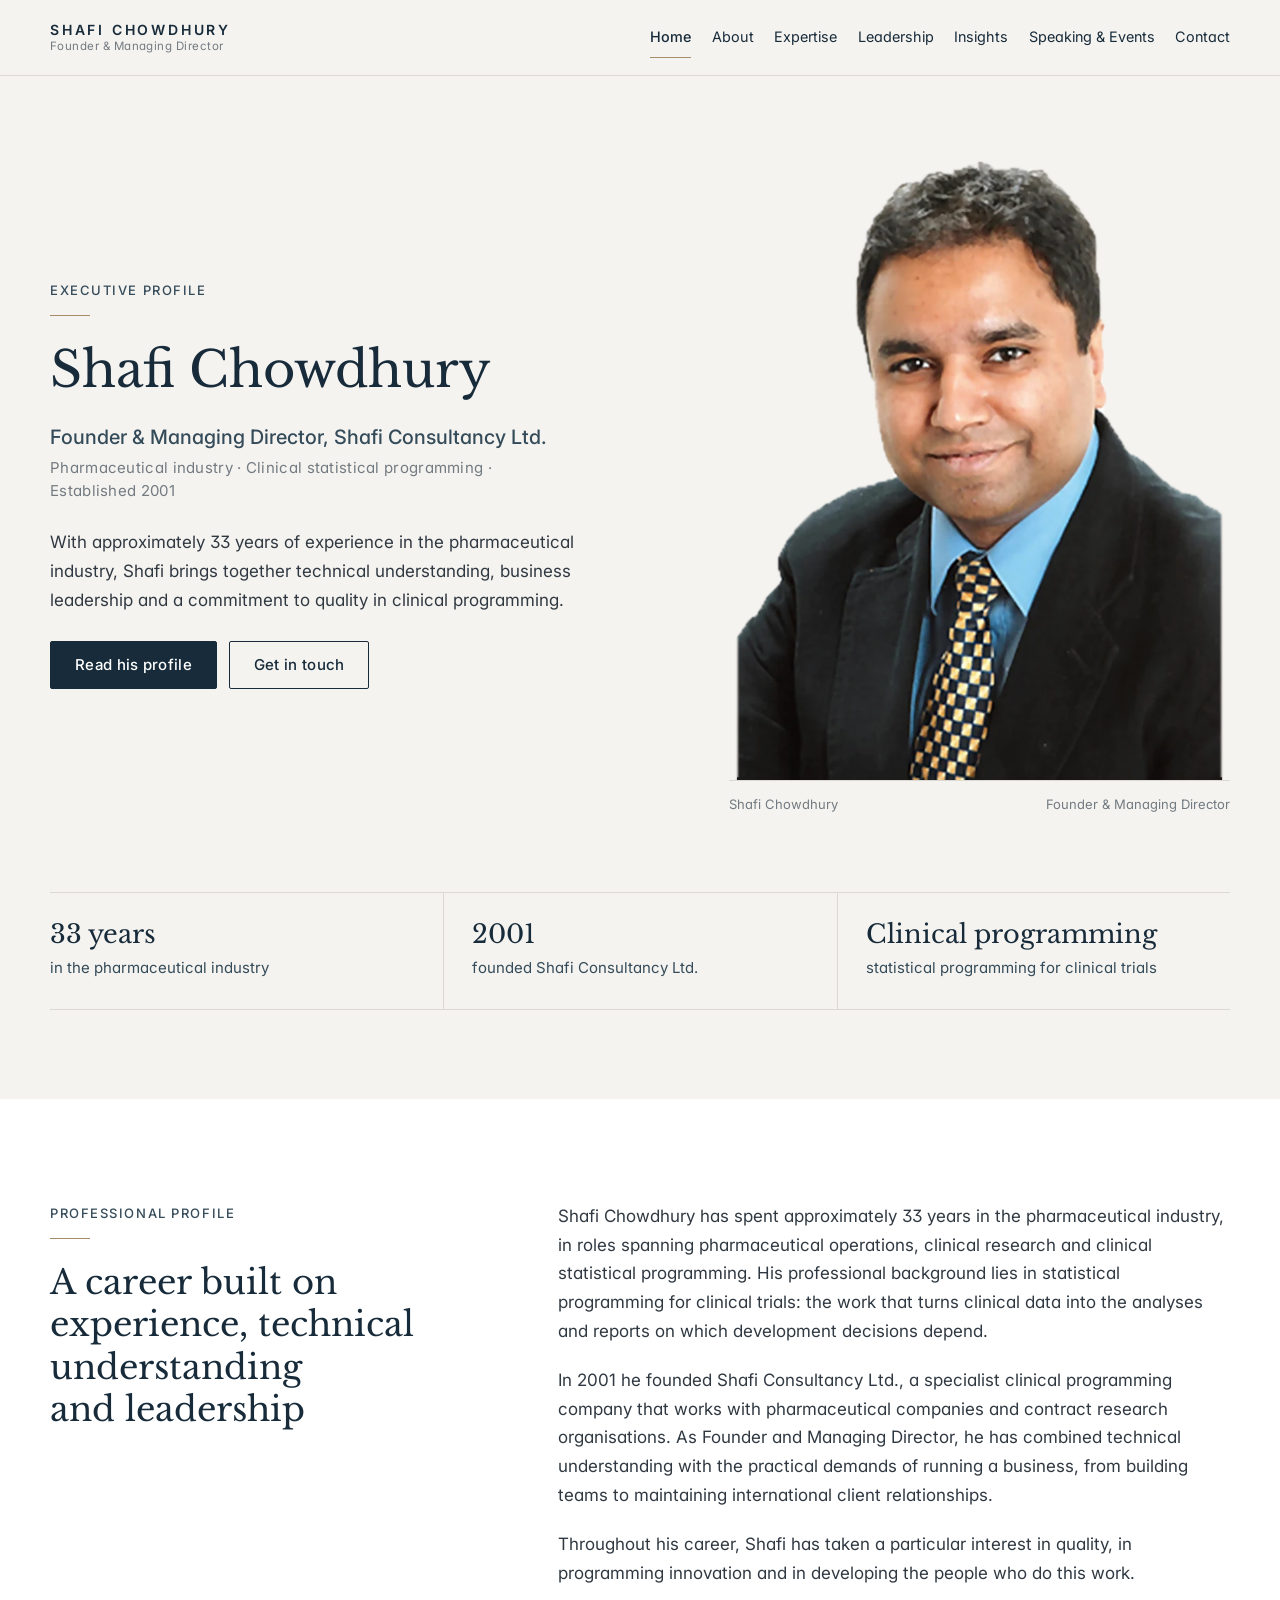
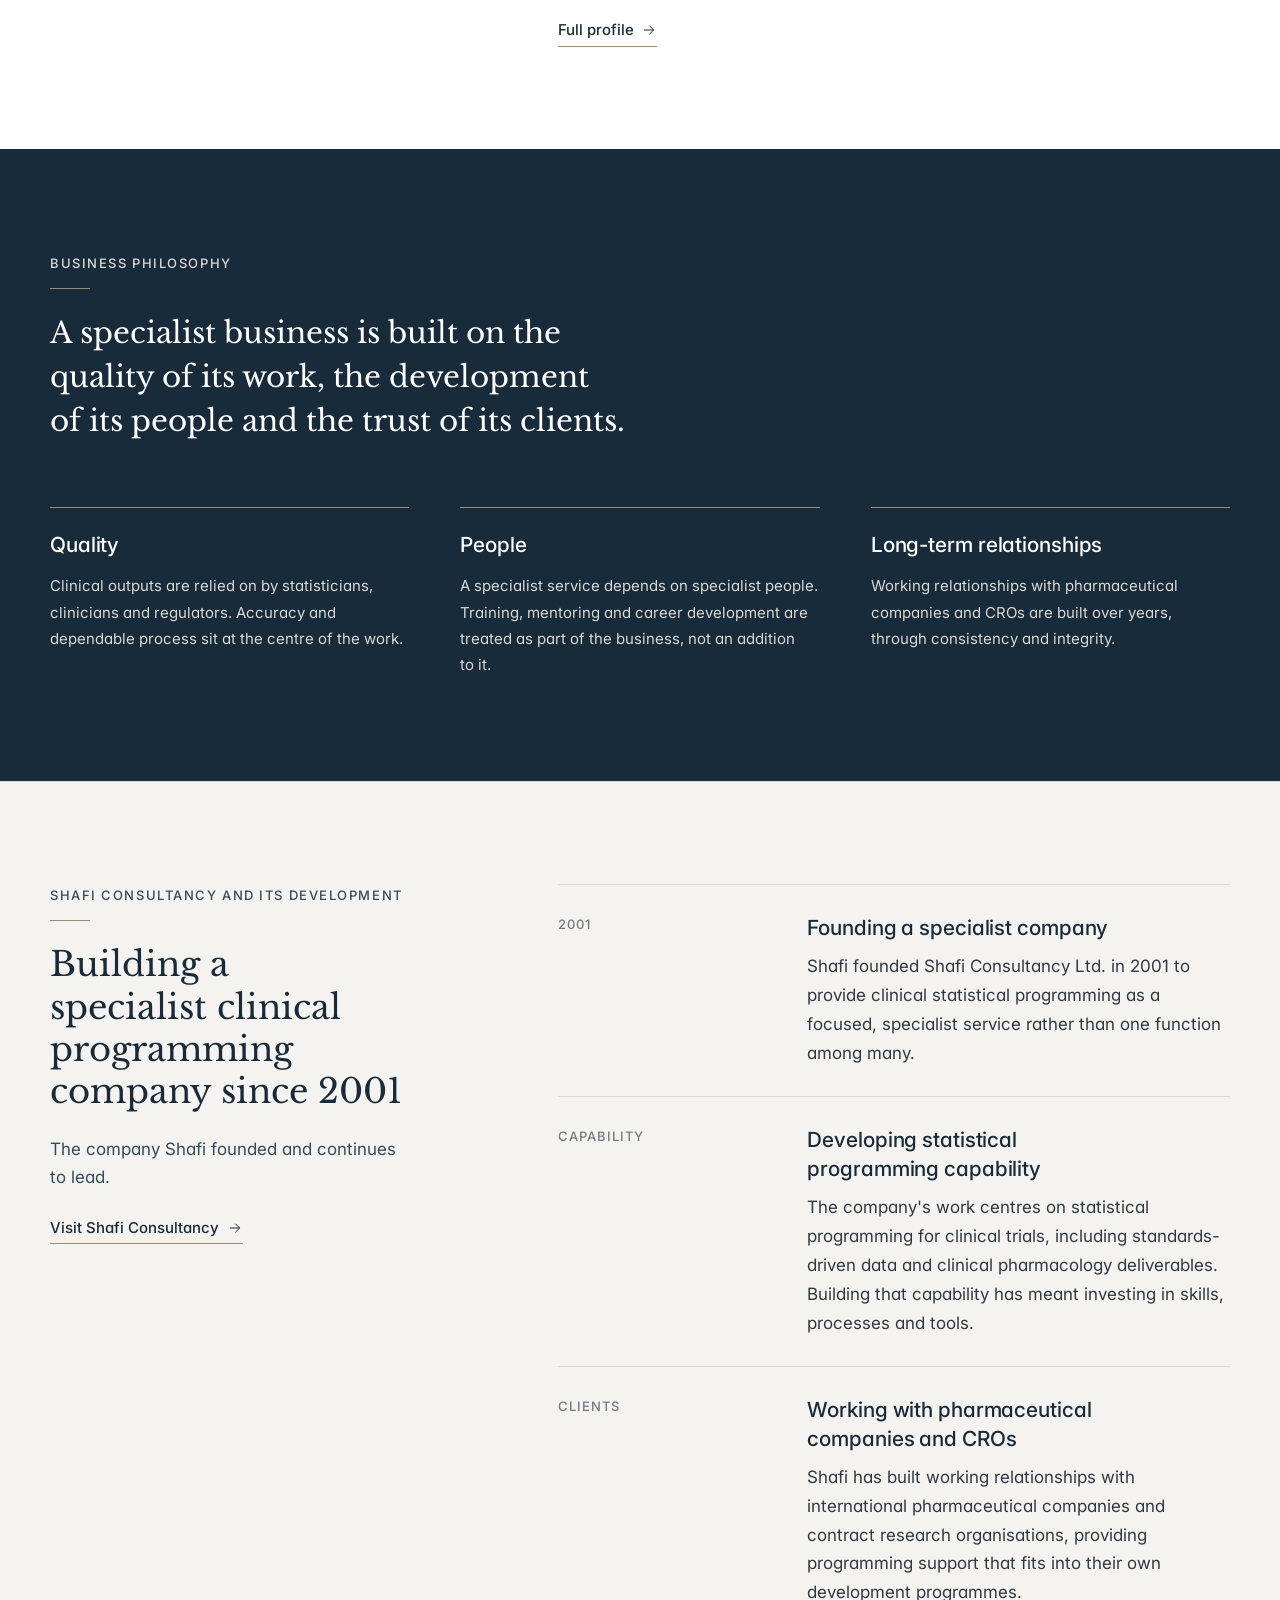
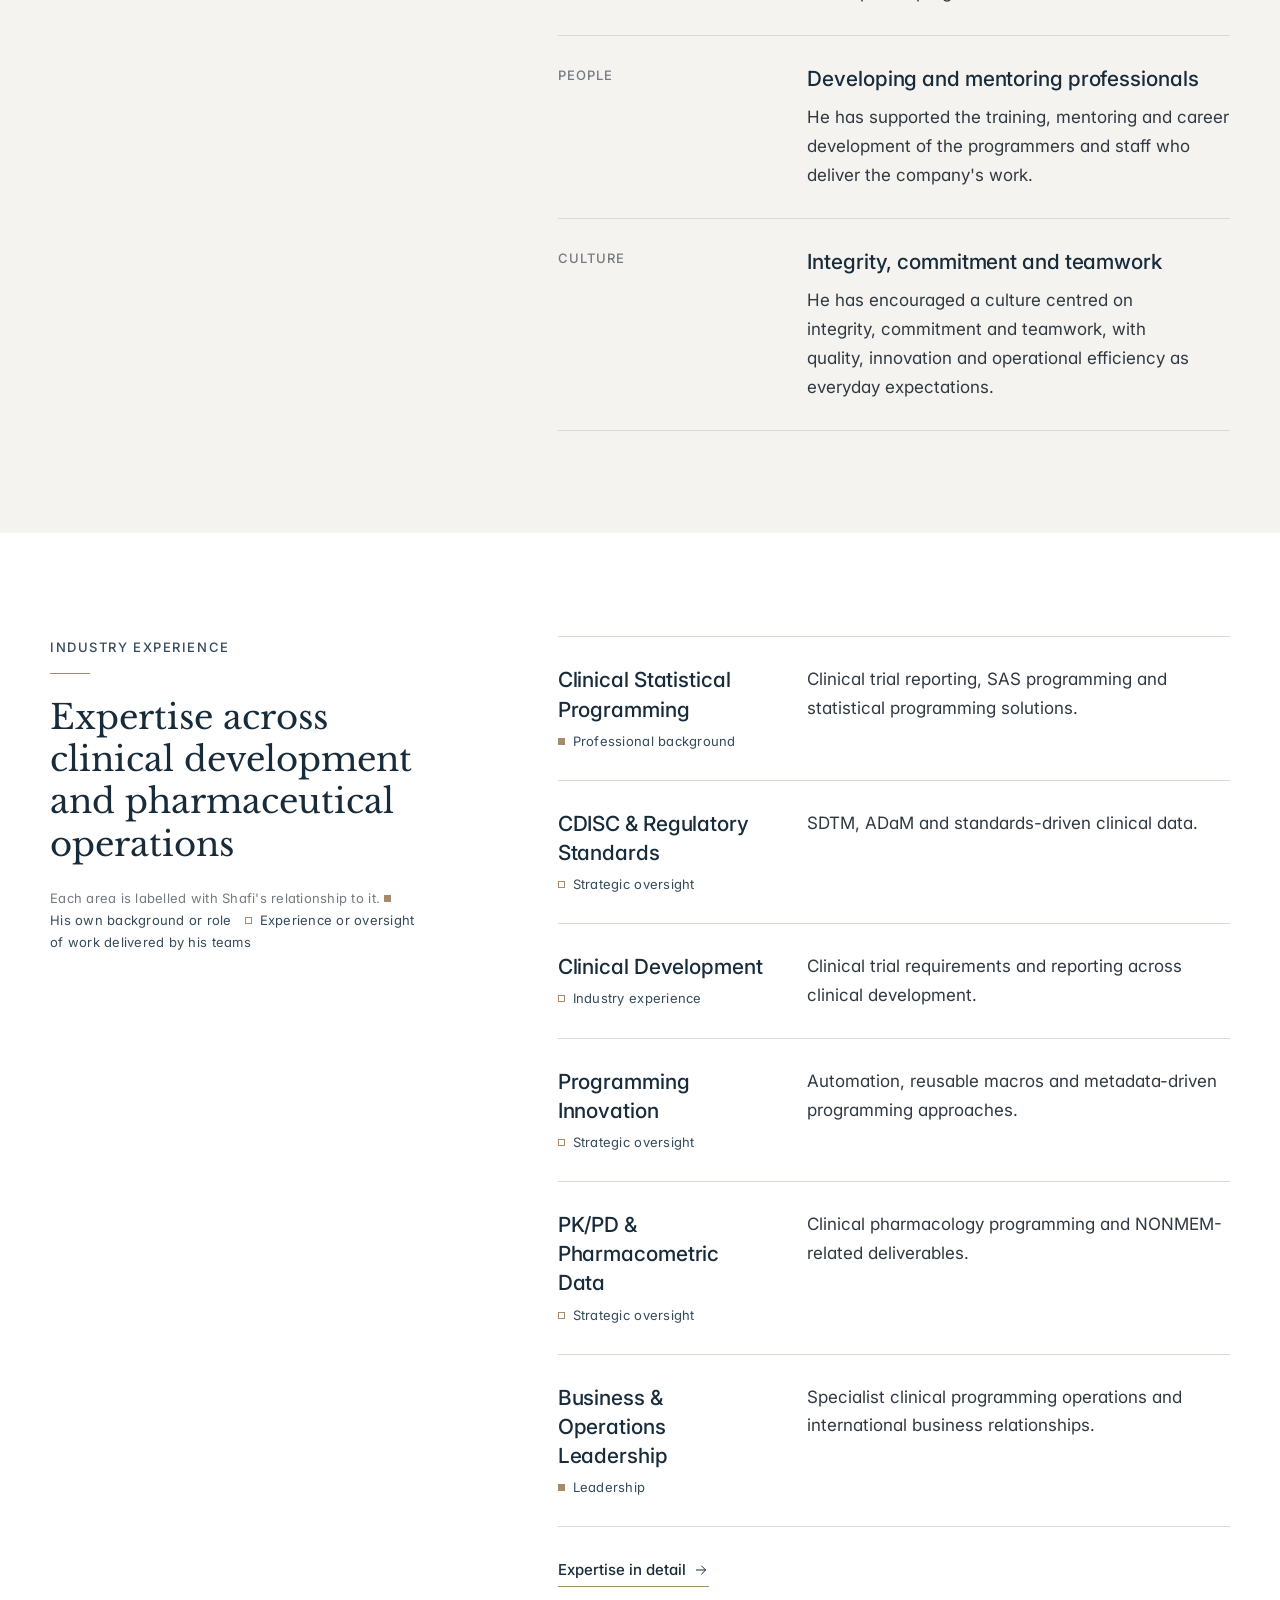
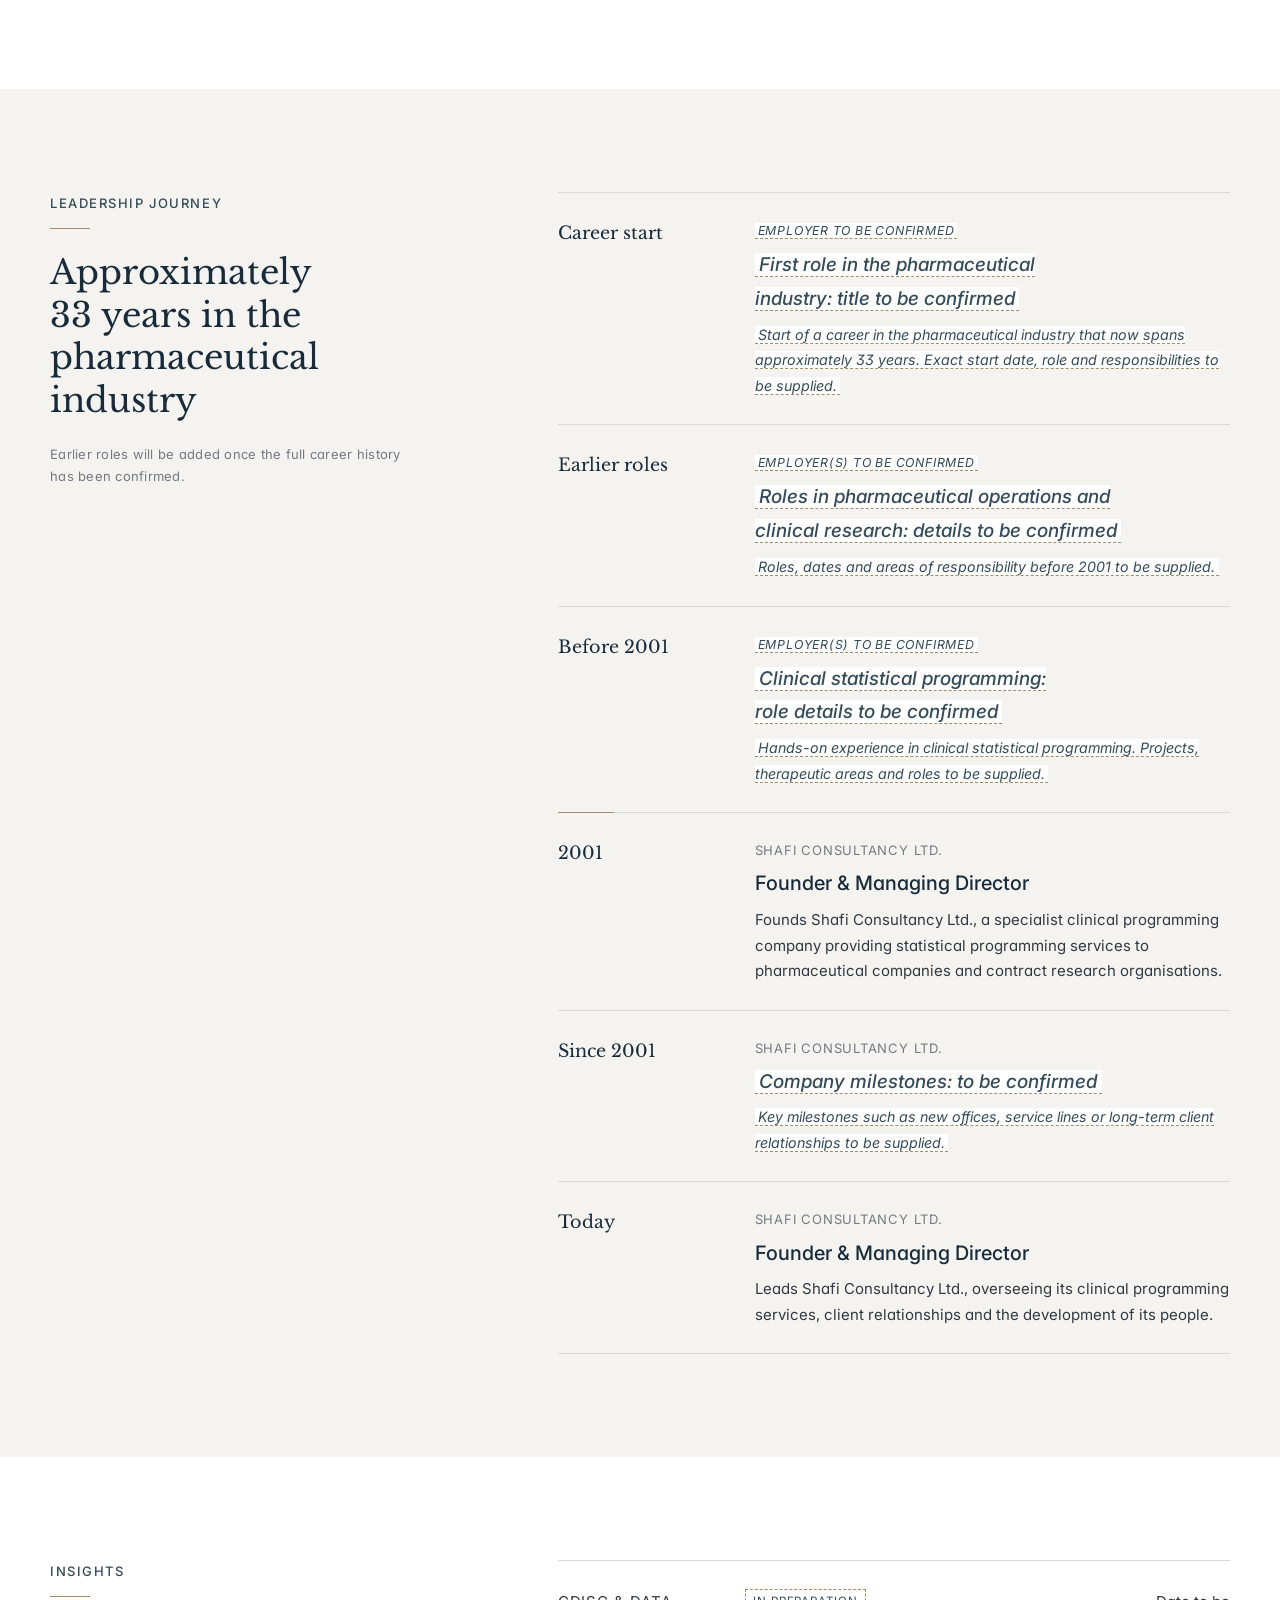
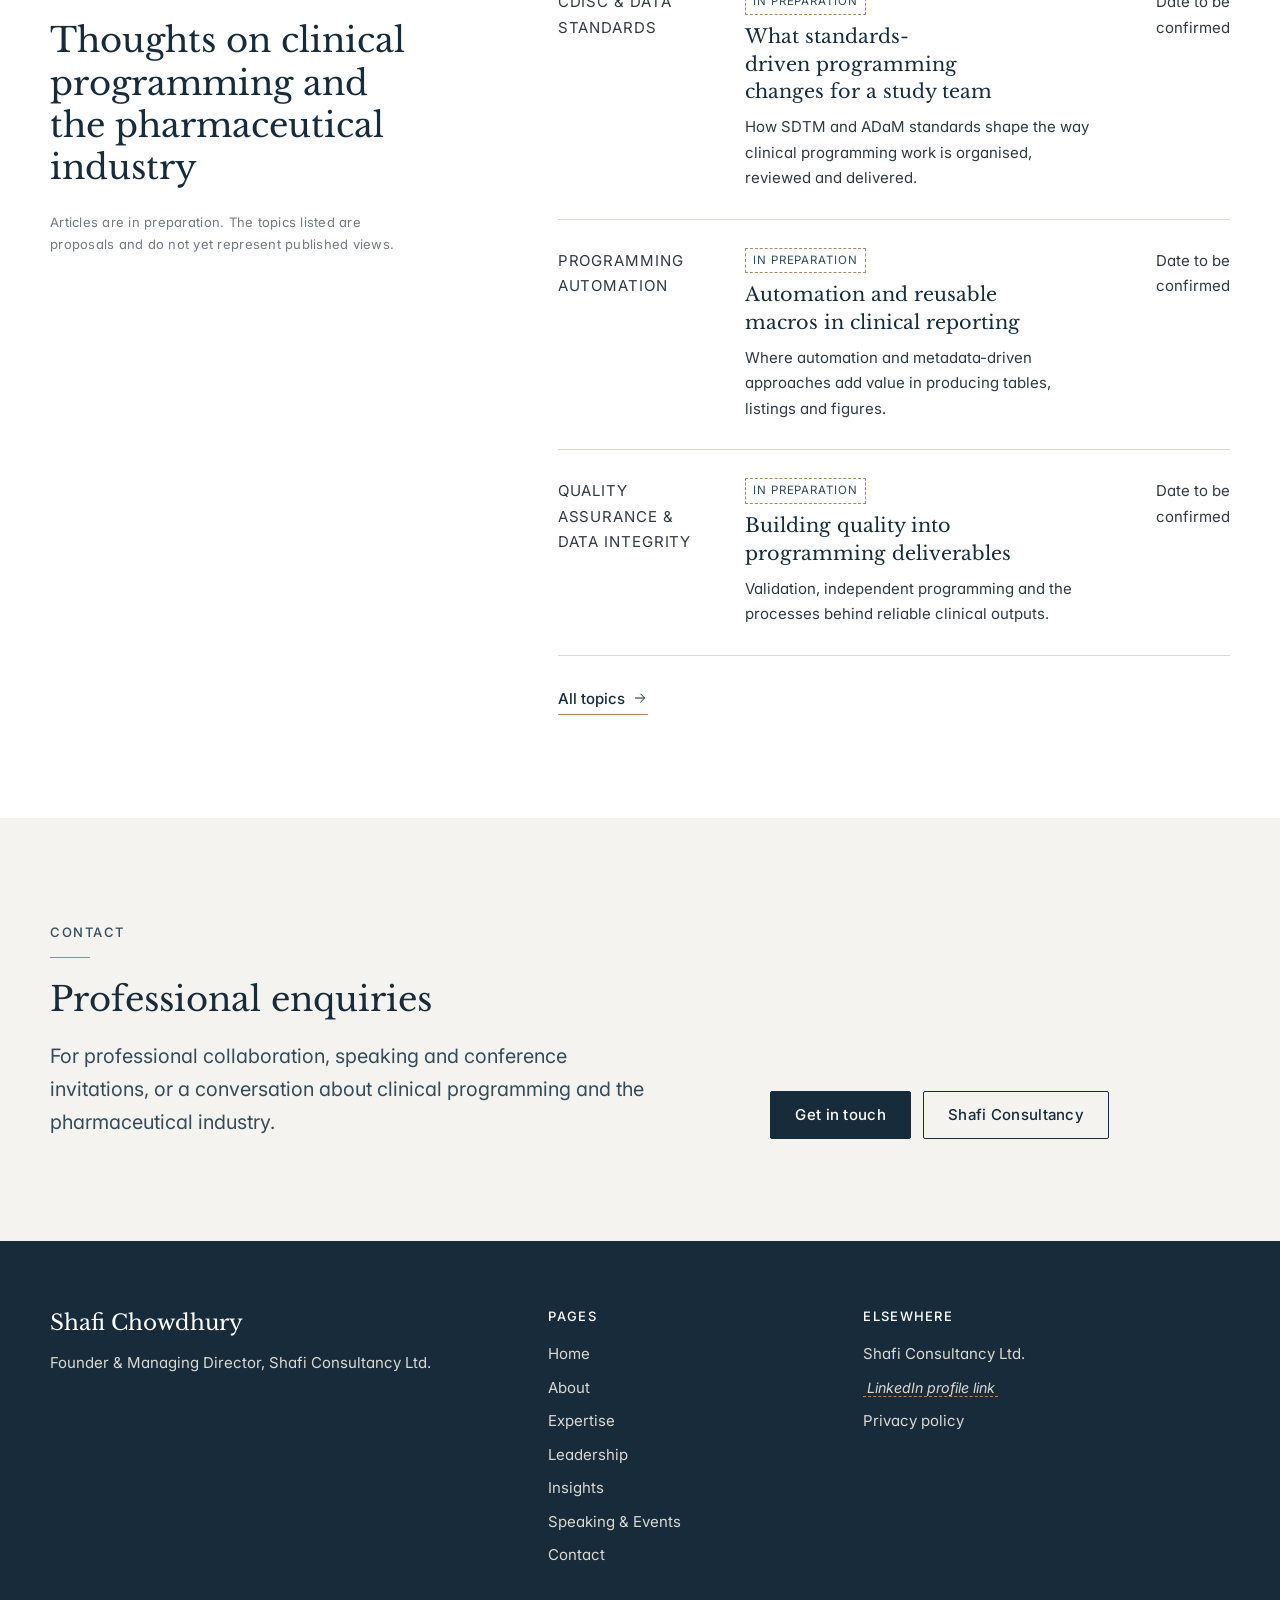
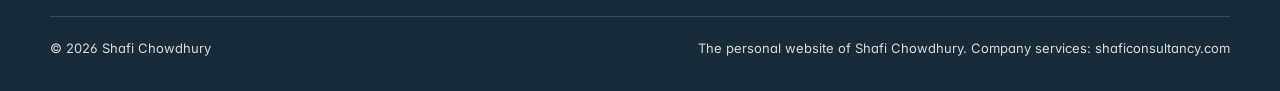
==== index.html @ 46111736 "Import Shafi Chowdhury website from zip archive Co-Authored-By: Claude Fable 5.2 <noreply@anthropic." ====
<!doctype html>
<html lang="en-GB">
<head>
<meta charset="utf-8">
<meta name="viewport" content="width=device-width, initial-scale=1, viewport-fit=cover">
<title>Shafi Chowdhury | Founder &amp; Managing Director, Shafi Consultancy Ltd.</title>
<meta name="claude:viewport-fit-sides" content="cover">
<meta name="description" content="Shafi Chowdhury is Founder and Managing Director of Shafi Consultancy Ltd., with approximately 33 years in the pharmaceutical industry and a background in clinical statistical programming.">
<link rel="canonical" href="https://www.shafichowdhury.com/">
<meta name="robots" content="index,follow">
<meta name="author" content="Shafi Chowdhury">
<meta name="theme-color" content="#F5F3EF">
<meta property="og:type" content="profile">
<meta property="og:site_name" content="Shafi Chowdhury">
<meta property="og:title" content="Shafi Chowdhury | Founder &amp; Managing Director, Shafi Consultancy Ltd.">
<meta property="og:description" content="Shafi Chowdhury is Founder and Managing Director of Shafi Consultancy Ltd., with approximately 33 years in the pharmaceutical industry and a background in clinical statistical programming.">
<meta property="og:url" content="https://www.shafichowdhury.com/">
<meta property="og:image" content="https://www.shafichowdhury.com/assets/img/og-shafi-chowdhury.jpg">
<meta property="og:image:width" content="1200"><meta property="og:image:height" content="630">
<meta property="og:locale" content="en_GB">
<meta name="twitter:card" content="summary_large_image">
<meta name="twitter:title" content="Shafi Chowdhury | Founder &amp; Managing Director, Shafi Consultancy Ltd.">
<meta name="twitter:description" content="Shafi Chowdhury is Founder and Managing Director of Shafi Consultancy Ltd., with approximately 33 years in the pharmaceutical industry and a background in clinical statistical programming.">
<meta name="twitter:image" content="https://www.shafichowdhury.com/assets/img/og-shafi-chowdhury.jpg">
<link rel="icon" href="assets/img/favicon.svg" type="image/svg+xml">
<link rel="manifest" href="site.webmanifest">
<link rel="preconnect" href="https://fonts.googleapis.com"><link rel="preconnect" href="https://fonts.gstatic.com" crossorigin>
<link rel="stylesheet" href="https://fonts.googleapis.com/css2?family=Inter:wght@400;500;600&family=Libre+Baskerville:ital,wght@0,400;0,700;1,400&display=swap">
<link rel="stylesheet" href="assets/css/site.css">
<script type="application/ld+json">{"@context": "https://schema.org", "@graph": [{"@type": "ProfilePage", "url": "https://www.shafichowdhury.com/", "name": "Shafi Chowdhury", "inLanguage": "en-GB", "mainEntity": {"@id": "https://www.shafichowdhury.com/#person"}, "dateModified": "2026-11-10"}, {"@type": "Person", "@id": "https://www.shafichowdhury.com/#person", "name": "Shafi Chowdhury", "jobTitle": "Founder and Managing Director", "description": "Founder and Managing Director of Shafi Consultancy Ltd., with approximately 33 years of experience in the pharmaceutical industry across clinical statistical programming, clinical research and pharmaceutical operations.", "url": "https://www.shafichowdhury.com/", "image": "https://www.shafichowdhury.com/assets/img/shafi-chowdhury-portrait.jpg", "worksFor": {"@id": "https://www.shafichowdhury.com/#organization"}, "founder": {"@id": "https://www.shafichowdhury.com/#organization"}, "knowsAbout": ["Clinical statistical programming", "Clinical trial reporting", "SAS programming", "CDISC standards", "SDTM", "ADaM", "PK/PD programming", "Pharmaceutical industry", "Contract research organisations", "Business leadership"]}, {"@type": "Organization", "@id": "https://www.shafichowdhury.com/#organization", "name": "Shafi Consultancy Ltd.", "url": "https://www.shaficonsultancy.com/", "foundingDate": "2001", "founder": {"@id": "https://www.shafichowdhury.com/#person"}, "description": "Specialist clinical programming company providing statistical programming services to pharmaceutical companies and contract research organisations."}, {"@type": "WebSite", "url": "https://www.shafichowdhury.com/", "name": "Shafi Chowdhury", "inLanguage": "en-GB", "publisher": {"@id": "https://www.shafichowdhury.com/#person"}}]}</script>
</head>
<body>
<a class="skip-link" href="#main">Skip to content</a>
<header class="site-header">
  <div class="container">
    <a class="wordmark" href="./" aria-label="Shafi Chowdhury, home"><span class="wordmark__name">SHAFI CHOWDHURY</span><span class="wordmark__role">Founder &amp; Managing Director</span></a>
    <button class="menu-toggle" type="button" aria-expanded="false" aria-controls="site-nav"><svg viewBox="0 0 24 24" fill="none" stroke="currentColor" stroke-width="1.5" stroke-linecap="round" stroke-linejoin="round" aria-hidden="true" focusable="false"><path d="M4 8h16M4 16h16"/></svg><span class="menu-toggle__label">Menu</span></button>
    <nav class="nav" id="site-nav" aria-label="Main"><ul class="nav__list"><li><a class="nav__link" href="./" aria-current="page">Home</a></li><li><a class="nav__link" href="about.html">About</a></li><li><a class="nav__link" href="expertise.html">Expertise</a></li><li><a class="nav__link" href="leadership.html">Leadership</a></li><li><a class="nav__link" href="insights.html">Insights</a></li><li><a class="nav__link" href="speaking.html">Speaking & Events</a></li><li><a class="nav__link" href="contact.html">Contact</a></li></ul></nav>
  </div>
</header>
<main id="main" tabindex="-1">

<section class="hero" aria-labelledby="hero-title">
  <div class="container">
    <div class="hero__grid">
      <div class="hero__text">
        <span class="kicker">Executive profile</span>
        <h1 id="hero-title" class="hero__name">Shafi Chowdhury</h1>
        <p class="hero__title">Founder &amp; Managing Director, Shafi Consultancy Ltd.<span>Pharmaceutical industry · Clinical statistical programming · Established 2001</span></p>
        <p class="hero__intro">With approximately 33 years of experience in the pharmaceutical industry, Shafi brings together technical understanding, business leadership and a commitment to quality in clinical programming.</p>
        <div class="actions"><a class="btn" href="about.html">Read his profile</a><a class="btn btn--secondary" href="contact.html">Get in touch</a></div>
      </div>
      <figure class="portrait">
  <div class="portrait__frame"><picture><source srcset="assets/img/shafi-chowdhury-portrait.webp" type="image/webp">
  <img src="assets/img/shafi-chowdhury-portrait.jpg" width="744" height="930" fetchpriority="high" alt="Portrait of Shafi Chowdhury, Founder and Managing Director of Shafi Consultancy Ltd."></picture></div>
  <figcaption><span>Shafi Chowdhury</span><span>Founder &amp; Managing Director</span></figcaption>
</figure>
    </div>
    <div style="margin-top:clamp(48px,6vw,80px)"><div class="facts fade" role="list">
  <div class="fact" role="listitem"><p class="fact__value">33 years</p><p class="fact__label">in the pharmaceutical industry</p></div>
  <div class="fact" role="listitem"><p class="fact__value">2001</p><p class="fact__label">founded Shafi Consultancy Ltd.</p></div>
  <div class="fact" role="listitem"><p class="fact__value">Clinical programming</p><p class="fact__label">statistical programming for clinical trials</p></div>
</div></div>
  </div>
</section>

<section class="section section--white" aria-labelledby="profile-title">
  <div class="container grid-12">
    <div class="col-head"><span class="kicker">Professional profile</span><h2 id="profile-title" class="h2">A career built on experience, technical understanding and leadership</h2></div>
    <div class="col-body"><div class="prose fade"><p>Shafi Chowdhury has spent approximately 33 years in the pharmaceutical industry, in roles spanning pharmaceutical operations, clinical research and clinical statistical programming. His professional background lies in statistical programming for clinical trials: the work that turns clinical data into the analyses and reports on which development decisions depend.</p><p>In 2001 he founded Shafi Consultancy Ltd., a specialist clinical programming company that works with pharmaceutical companies and contract research organisations. As Founder and Managing Director, he has combined technical understanding with the practical demands of running a business, from building teams to maintaining international client relationships.</p><p>Throughout his career, Shafi has taken a particular interest in quality, in programming innovation and in developing the people who do this work.</p></div>
      <p style="margin-top:28px"><a class="more" href="about.html">Full profile <svg viewBox="0 0 24 24" fill="none" stroke="currentColor" stroke-width="1.5" stroke-linecap="round" stroke-linejoin="round" aria-hidden="true" focusable="false"><path d="M5 12h14M13 6l6 6-6 6"/></svg></a></p></div>
  </div>
</section>

<section class="section section--navy" aria-labelledby="philosophy-title">
  <div class="container" style="display:grid;gap:clamp(40px,5vw,64px)">
    <div style="display:grid;gap:22px;max-width:760px"><span class="kicker">Business philosophy</span>
      <h2 id="philosophy-title" class="statement">A specialist business is built on the quality of its work, the development of its people and the trust of its clients.</h2></div>
    <div class="principles"><div class="principle fade"><h3 class="h3">Quality</h3><p>Clinical outputs are relied on by statisticians, clinicians and regulators. Accuracy and dependable process sit at the centre of the work.</p></div><div class="principle fade"><h3 class="h3">People</h3><p>A specialist service depends on specialist people. Training, mentoring and career development are treated as part of the business, not an addition to it.</p></div><div class="principle fade"><h3 class="h3">Long-term relationships</h3><p>Working relationships with pharmaceutical companies and CROs are built over years, through consistency and integrity.</p></div></div>
  </div>
</section>

<section class="section" aria-labelledby="company-title">
  <div class="container grid-12">
    <div class="col-head"><span class="kicker">Shafi Consultancy and its development</span><h2 id="company-title" class="h2">Building a specialist clinical programming company since 2001</h2><p class="lead" style="font-size:var(--fs-body)">The company Shafi founded and continues to lead.</p><div><a class="more" href="https://www.shaficonsultancy.com/" rel="noopener" target="_blank">Visit Shafi Consultancy <svg viewBox="0 0 24 24" fill="none" stroke="currentColor" stroke-width="1.5" stroke-linecap="round" stroke-linejoin="round" aria-hidden="true" focusable="false"><path d="M5 12h14M13 6l6 6-6 6"/></svg></a></div></div>
    <div class="col-body"><ol class="ruled"><li class="row fade">
  <div class="row__k"><span class="label">2001</span></div>
  <div class="row__v"><h3 class="h3">Founding a specialist company</h3><p>Shafi founded Shafi Consultancy Ltd. in 2001 to provide clinical statistical programming as a focused, specialist service rather than one function among many.</p></div>
</li><li class="row fade">
  <div class="row__k"><span class="label">Capability</span></div>
  <div class="row__v"><h3 class="h3">Developing statistical programming capability</h3><p>The company's work centres on statistical programming for clinical trials, including standards-driven data and clinical pharmacology deliverables. Building that capability has meant investing in skills, processes and tools.</p></div>
</li><li class="row fade">
  <div class="row__k"><span class="label">Clients</span></div>
  <div class="row__v"><h3 class="h3">Working with pharmaceutical companies and CROs</h3><p>Shafi has built working relationships with international pharmaceutical companies and contract research organisations, providing programming support that fits into their own development programmes.</p></div>
</li><li class="row fade">
  <div class="row__k"><span class="label">People</span></div>
  <div class="row__v"><h3 class="h3">Developing and mentoring professionals</h3><p>He has supported the training, mentoring and career development of the programmers and staff who deliver the company's work.</p></div>
</li><li class="row fade">
  <div class="row__k"><span class="label">Culture</span></div>
  <div class="row__v"><h3 class="h3">Integrity, commitment and teamwork</h3><p>He has encouraged a culture centred on integrity, commitment and teamwork, with quality, innovation and operational efficiency as everyday expectations.</p></div>
</li></ol></div>
  </div>
</section>

<section class="section section--white" aria-labelledby="exp-title">
  <div class="container grid-12">
    <div class="col-head"><span class="kicker">Industry experience</span><h2 id="exp-title" class="h2">Expertise across clinical development and pharmaceutical operations</h2><p class="meta">Each area is labelled with Shafi's relationship to it. <span class="involvement involvement--own">His own background or role</span>&nbsp;&nbsp; <span class="involvement">Experience or oversight of work delivered by his teams</span></p></div>
    <div class="col-body"><div class="ruled"><article class="row fade" id="clinical-statistical-programming">
  <div class="row__k"><h3 class="h3">Clinical Statistical Programming</h3><span class="involvement involvement--own">Professional background</span></div>
  <div class="row__v"><p>Clinical trial reporting, SAS programming and statistical programming solutions.</p></div>
</article><article class="row fade" id="cdisc-regulatory-standards">
  <div class="row__k"><h3 class="h3">CDISC & Regulatory Standards</h3><span class="involvement">Strategic oversight</span></div>
  <div class="row__v"><p>SDTM, ADaM and standards-driven clinical data.</p></div>
</article><article class="row fade" id="clinical-development">
  <div class="row__k"><h3 class="h3">Clinical Development</h3><span class="involvement">Industry experience</span></div>
  <div class="row__v"><p>Clinical trial requirements and reporting across clinical development.</p></div>
</article><article class="row fade" id="programming-innovation">
  <div class="row__k"><h3 class="h3">Programming Innovation</h3><span class="involvement">Strategic oversight</span></div>
  <div class="row__v"><p>Automation, reusable macros and metadata-driven programming approaches.</p></div>
</article><article class="row fade" id="pk-pd-pharmacometric-data">
  <div class="row__k"><h3 class="h3">PK/PD & Pharmacometric Data</h3><span class="involvement">Strategic oversight</span></div>
  <div class="row__v"><p>Clinical pharmacology programming and NONMEM-related deliverables.</p></div>
</article><article class="row fade" id="business-operations-leadership">
  <div class="row__k"><h3 class="h3">Business & Operations Leadership</h3><span class="involvement involvement--own">Leadership</span></div>
  <div class="row__v"><p>Specialist clinical programming operations and international business relationships.</p></div>
</article></div><p style="margin-top:28px"><a class="more" href="expertise.html">Expertise in detail <svg viewBox="0 0 24 24" fill="none" stroke="currentColor" stroke-width="1.5" stroke-linecap="round" stroke-linejoin="round" aria-hidden="true" focusable="false"><path d="M5 12h14M13 6l6 6-6 6"/></svg></a></p></div>
  </div>
</section>

<section class="section" id="journey" aria-labelledby="journey-title">
  <div class="container grid-12">
    <div class="col-head"><span class="kicker">Leadership journey</span><h2 id="journey-title" class="h2">Approximately 33 years in the pharmaceutical industry</h2><p class="meta">Earlier roles will be added once the full career history has been confirmed.</p></div>
    <div class="col-body"><ol class="timeline" data-timeline>
  <li class="tl"><p class="tl__when">2001</p><div class="tl__body"><p class="tl__org">Shafi Consultancy Ltd.</p><h3 class="tl__title">Founder &amp; Managing Director</h3></div></li>
</ol></div>
  </div>
</section>

<section class="section section--white" aria-labelledby="ins-title">
  <div class="container grid-12">
    <div class="col-head"><span class="kicker">Insights</span><h2 id="ins-title" class="h2">Thoughts on clinical programming and the pharmaceutical industry</h2><p class="meta">Articles are in preparation. The topics listed are proposals and do not yet represent published views.</p></div>
    <div class="col-body"><ul class="articles"><li class="article-row fade" data-category="CDISC &amp; Data Standards">
  <p class="article-row__cat">CDISC &amp; Data Standards</p>
  <div class="article-row__main"><span class="status">In preparation</span><h3><a href="insights/standards-driven-programming.html">What standards-driven programming changes for a study team</a></h3><p>How SDTM and ADaM standards shape the way clinical programming work is organised, reviewed and delivered.</p></div>
  <p class="article-row__date">Date to be confirmed</p>
</li><li class="article-row fade" data-category="Programming Automation">
  <p class="article-row__cat">Programming Automation</p>
  <div class="article-row__main"><span class="status">In preparation</span><h3><a href="insights/automation-in-clinical-reporting.html">Automation and reusable macros in clinical reporting</a></h3><p>Where automation and metadata-driven approaches add value in producing tables, listings and figures.</p></div>
  <p class="article-row__date">Date to be confirmed</p>
</li><li class="article-row fade" data-category="Quality Assurance &amp; Data Integrity">
  <p class="article-row__cat">Quality Assurance &amp; Data Integrity</p>
  <div class="article-row__main"><span class="status">In preparation</span><h3><a href="insights/quality-and-data-integrity.html">Building quality into programming deliverables</a></h3><p>Validation, independent programming and the processes behind reliable clinical outputs.</p></div>
  <p class="article-row__date">Date to be confirmed</p>
</li></ul><p style="margin-top:28px"><a class="more" href="insights.html">All topics <svg viewBox="0 0 24 24" fill="none" stroke="currentColor" stroke-width="1.5" stroke-linecap="round" stroke-linejoin="round" aria-hidden="true" focusable="false"><path d="M5 12h14M13 6l6 6-6 6"/></svg></a></p></div>
  </div>
</section>
<section class="section " aria-labelledby="closing-title">
  <div class="container closing">
    <div style="display:grid;gap:20px"><span class="kicker">Contact</span><h2 id="closing-title" class="h2">Professional enquiries</h2><p class="lead">For professional collaboration, speaking and conference invitations, or a conversation about clinical programming and the pharmaceutical industry.</p></div>
    <div class="actions"><a class="btn" href="contact.html">Get in touch</a><a class="btn btn--secondary" href="https://www.shaficonsultancy.com/" rel="noopener" target="_blank">Shafi Consultancy</a></div>
  </div>
</section>
</main>
<footer class="site-footer">
  <div class="container">
    <div class="footer__grid">
      <div class="footer__brand">
        <p class="footer__name">Shafi Chowdhury</p>
        <p>Founder &amp; Managing Director, Shafi Consultancy Ltd.</p>
      </div>
      <nav aria-label="Footer"><h2>Pages</h2><ul><li><a href="./">Home</a></li><li><a href="about.html">About</a></li><li><a href="expertise.html">Expertise</a></li><li><a href="leadership.html">Leadership</a></li><li><a href="insights.html">Insights</a></li><li><a href="speaking.html">Speaking & Events</a></li><li><a href="contact.html">Contact</a></li></ul></nav>
      <div><h2>Elsewhere</h2><ul>
        <li><a href="https://www.shaficonsultancy.com/" rel="noopener" target="_blank">Shafi Consultancy Ltd.</a></li>
        <li><span class="ph ph--plain">LinkedIn profile link</span></li>
        <li><a href="privacy.html">Privacy policy</a></li>
      </ul></div>
    </div>
    <div class="footer__bottom">
      <p>© 2026 Shafi Chowdhury</p>
      <p>The personal website of Shafi Chowdhury. Company services: <a href="https://www.shaficonsultancy.com/" rel="noopener" target="_blank">shaficonsultancy.com</a></p>
    </div>
  </div>
</footer>
<button class="to-top" type="button" aria-label="Back to top"><svg viewBox="0 0 24 24" fill="none" stroke="currentColor" stroke-width="1.5" stroke-linecap="round" stroke-linejoin="round" aria-hidden="true" focusable="false"><path d="M12 19V5M6 11l6-6 6 6"/></svg></button>
<script src="assets/js/timeline.js" defer></script>
<script src="assets/js/site.js" defer></script>
</body>
</html>
---- assets/css/site.css ----
/* ==========================================================================
   Shafi Chowdhury — design system  (British executive / modern editorial)

   Layout concept: a 12-column editorial page. Warm ivory and white sections
   separated by stone hairlines; navy reserved for the footer and one
   statement band. Libre Baskerville for headings and statements only,
   Inter for everything else. Bronze appears only as rules and link accents.

   Palette (strict — do not add colours):
     Midnight Navy  #172B3A  structure, primary headings, buttons, footer
     Slate Blue     #344B5A  secondary headings, supporting text
     Muted Bronze   #A58B67  hairline accents, active/hover underline
     Warm Ivory     #F5F3EF  main background
     White          #FFFFFF  alternate sections, form fields
     Charcoal       #303942  body text
     Muted Grey     #737B82  meta and captions only
     Stone          #DCD9D2  borders and dividers
   ========================================================================== */
:root {
  --navy: #172B3A;
  --slate: #344B5A;
  --bronze: #A58B67;
  --ivory: #F5F3EF;
  --white: #FFFFFF;
  --charcoal: #303942;
  --grey: #737B82;
  --stone: #DCD9D2;

  --font-serif: "Libre Baskerville", Georgia, "Times New Roman", serif;
  --font-sans: "Inter", "Helvetica Neue", Arial, system-ui, sans-serif;

  /* restrained type scale */
  --fs-meta: .8125rem;
  --fs-small: .9375rem;
  --fs-body: 1.0625rem;
  --fs-lead: clamp(1.125rem, 1.08rem + .2vw, 1.25rem);
  --fs-h3: clamp(1.15rem, 1.1rem + .25vw, 1.3rem);
  --fs-h2: clamp(1.6rem, 1.4rem + .9vw, 2.15rem);
  --fs-h1: clamp(2.1rem, 1.7rem + 1.8vw, 3.1rem);
  --fs-statement: clamp(1.35rem, 1.2rem + .8vw, 1.85rem);

  --maxw: 1180px;
  --measure: 64ch;
  --gutter-l: max(24px, env(safe-area-inset-left, 0px));
  --gutter-r: max(24px, env(safe-area-inset-right, 0px));
  --space-section: clamp(72px, 8vw, 120px);
  --header-h: 76px;
  --ease: cubic-bezier(.25, .6, .3, 1);
  color-scheme: light;
}

/* ---------- base ---------- */
*, *::before, *::after { box-sizing: border-box; }
html { scroll-behavior: smooth; scroll-padding-top: calc(var(--header-h) + 24px); -webkit-text-size-adjust: 100%; }
body {
  margin: 0; background: var(--ivory); color: var(--charcoal);
  font-family: var(--font-sans); font-size: var(--fs-body); line-height: 1.7; font-weight: 400;
  -webkit-font-smoothing: antialiased; text-rendering: optimizeLegibility;
  font-feature-settings: "ss01", "cv11";
}
body::before { content: ""; position: fixed; inset: 0 0 auto; height: env(safe-area-inset-top, 0px); z-index: 60; background: var(--ivory); }
img { max-width: 100%; height: auto; display: block; }
a { color: var(--navy); text-decoration: underline; text-decoration-color: var(--bronze); text-decoration-thickness: 1px; text-underline-offset: .22em; transition: color .2s, text-decoration-color .2s; }
a:hover { color: var(--slate); text-decoration-color: var(--navy); }
h1, h2, h3, h4 { margin: 0; color: var(--navy); font-weight: 400; text-wrap: balance; }
p { margin: 0; text-wrap: pretty; }
:focus-visible { outline: 2px solid var(--navy); outline-offset: 3px; }
::selection { background: var(--stone); color: var(--navy); }
.skip-link { position: absolute; left: 16px; top: -64px; z-index: 100; background: var(--navy); color: var(--white); padding: 10px 16px; text-decoration: none; font-size: var(--fs-small); }
.skip-link:focus { top: calc(env(safe-area-inset-top, 0px) + 12px); color: var(--white); }
.visually-hidden { position: absolute !important; width: 1px; height: 1px; overflow: hidden; clip: rect(0 0 0 0); white-space: nowrap; }

.container { width: 100%; max-width: calc(var(--maxw) + 48px); margin-inline: auto; padding-left: var(--gutter-l); padding-right: var(--gutter-r); }
.section { padding-block: var(--space-section); }
.section + .section { border-top: 1px solid var(--stone); }
.section--white { background: var(--white); }
.section--white + .section, .section + .section--white { border-top-color: transparent; }
.section--navy { background: var(--navy); color: var(--stone); border-top: 0 !important; }
.section--navy h2, .section--navy h3 { color: var(--white); }

/* ---------- type roles ---------- */
.kicker {
  display: block; font-size: var(--fs-meta); font-weight: 500; letter-spacing: .12em; text-transform: uppercase; color: var(--slate);
}
.kicker::after { content: ""; display: block; width: 40px; height: 1px; background: var(--bronze); margin-top: 14px; }
.section--navy .kicker { color: var(--stone); }
.h1 { font-family: var(--font-serif); font-size: var(--fs-h1); line-height: 1.15; letter-spacing: -.005em; }
.h2 { font-family: var(--font-serif); font-size: var(--fs-h2); line-height: 1.25; }
.h3 { font-family: var(--font-sans); font-size: var(--fs-h3); font-weight: 500; line-height: 1.4; color: var(--navy); letter-spacing: -.005em; }
.statement { font-family: var(--font-serif); font-size: var(--fs-statement); line-height: 1.5; color: var(--navy); }
.section--navy .statement { color: var(--white); }
.lead { font-size: var(--fs-lead); line-height: 1.65; color: var(--slate); max-width: 58ch; }
.prose { max-width: var(--measure); display: grid; gap: 1.15em; }
.meta { font-size: var(--fs-meta); color: var(--grey); letter-spacing: .02em; }
.label { font-size: var(--fs-meta); font-weight: 500; letter-spacing: .08em; text-transform: uppercase; color: var(--slate); }

/* ---------- editorial grid ---------- */
.grid-12 { display: grid; grid-template-columns: repeat(12, minmax(0, 1fr)); column-gap: clamp(20px, 3vw, 40px); row-gap: 40px; }
.col-head { grid-column: 1 / span 4; display: grid; gap: 22px; align-content: start; }
.col-body { grid-column: 6 / span 7; min-width: 0; }
.col-wide { grid-column: 1 / -1; }
@media (max-width: 900px) { .col-head, .col-body { grid-column: 1 / -1; } }

/* ---------- placeholders (content still to be supplied) ---------- */
.ph {
  display: inline; font-style: italic; color: var(--slate); background: var(--white);
  border-bottom: 1px dashed var(--bronze); padding: 0 .25em; font-size: .95em;
}
.ph::before { content: "To be supplied: "; font-style: normal; font-size: .82em; letter-spacing: .04em; text-transform: uppercase; color: var(--grey); }
.ph--plain::before { content: none; }
.section--navy .ph, .site-footer .ph { background: transparent; color: var(--stone); }
.section--navy .ph::before, .site-footer .ph::before { color: var(--stone); }
.note { border-left: 2px solid var(--bronze); padding: 4px 0 4px 18px; color: var(--slate); font-size: var(--fs-small); max-width: var(--measure); }
.note b { display: block; font-size: var(--fs-meta); font-weight: 500; letter-spacing: .08em; text-transform: uppercase; color: var(--navy); margin-bottom: 2px; }

/* ---------- buttons & links ---------- */
.btn {
  display: inline-flex; align-items: center; justify-content: center; gap: .6em; min-height: 48px; padding: 0 24px;
  border: 1px solid var(--navy); border-radius: 2px; background: var(--navy); color: var(--white);
  font: 500 var(--fs-small)/1 var(--font-sans); letter-spacing: .02em; text-decoration: none; cursor: pointer;
  transition: background .2s, color .2s, border-color .2s;
}
.btn:hover { background: var(--slate); border-color: var(--slate); color: var(--white); }
.btn--secondary { background: transparent; color: var(--navy); }
.btn--secondary:hover { background: var(--navy); color: var(--white); border-color: var(--navy); }
.section--navy .btn { background: var(--white); color: var(--navy); border-color: var(--white); }
.section--navy .btn:hover { background: var(--ivory); }
.section--navy .btn--secondary { background: transparent; color: var(--white); border-color: var(--stone); }
.section--navy .btn--secondary:hover { background: var(--white); color: var(--navy); }
.btn[disabled] { opacity: .6; cursor: progress; }
.actions { display: flex; flex-wrap: wrap; gap: 12px; align-items: center; }
.more { display: inline-flex; align-items: center; gap: .5em; font-weight: 500; font-size: var(--fs-small); color: var(--navy); text-decoration: none; padding-bottom: 3px; border-bottom: 1px solid var(--bronze); transition: border-color .2s, gap .2s; }
.more:hover { gap: .75em; border-color: var(--navy); }
.more svg { width: 16px; height: 16px; }
.section--navy .more { color: var(--white); }

/* ---------- header ---------- */
.site-header {
  position: sticky; top: env(safe-area-inset-top, 0px); z-index: 50; height: var(--header-h);
  background: var(--ivory); border-bottom: 1px solid var(--stone); transition: background .25s;
}
.site-header.is-scrolled { background: var(--white); }
.site-header .container { height: 100%; display: flex; align-items: center; justify-content: space-between; gap: 24px; }
.wordmark { display: grid; gap: 2px; text-decoration: none; color: var(--navy); line-height: 1.1; }
.wordmark__name { font-family: var(--font-sans); font-size: .875rem; font-weight: 600; letter-spacing: .2em; }
.wordmark__role { font-size: .72rem; color: var(--grey); letter-spacing: .04em; }
.wordmark:hover { color: var(--navy); }
.nav { display: flex; align-items: center; }
.nav__list { display: flex; gap: clamp(14px, 1.6vw, 26px); list-style: none; margin: 0; padding: 0; }
.nav__link { display: block; padding: 8px 0; color: var(--navy); text-decoration: none; font-size: .9rem; font-weight: 400; border-bottom: 1px solid transparent; transition: border-color .2s, color .2s; }
.nav__link:hover { color: var(--navy); border-bottom-color: var(--stone); }
.nav__link[aria-current="page"] { border-bottom-color: var(--bronze); font-weight: 500; }
.menu-toggle { display: none; background: none; border: 1px solid var(--stone); color: var(--navy); height: 44px; padding: 0 14px; border-radius: 2px; cursor: pointer; align-items: center; gap: 8px; font: 500 .85rem var(--font-sans); }
.menu-toggle svg { width: 18px; height: 18px; }
@media (max-width: 1000px) {
  .menu-toggle { display: inline-flex; }
  .nav { position: fixed; inset: calc(var(--header-h) + env(safe-area-inset-top, 0px)) 0 0 0; background: var(--ivory);
    flex-direction: column; align-items: stretch; padding: 16px var(--gutter-r) calc(32px + env(safe-area-inset-bottom, 0px)) var(--gutter-l);
    opacity: 0; visibility: hidden; transition: opacity .2s, visibility .2s; overflow-y: auto; }
  .nav.is-open { opacity: 1; visibility: visible; }
  .nav__list { flex-direction: column; gap: 0; }
  .nav__link { font-family: var(--font-serif); font-size: 1.35rem; padding: 16px 0; border-bottom: 1px solid var(--stone); }
  .nav__link[aria-current="page"] { border-bottom-color: var(--stone); color: var(--slate); }
  .nav__link[aria-current="page"]::before { content: ""; display: inline-block; width: 18px; height: 1px; background: var(--bronze); vertical-align: middle; margin-right: 12px; }
}

/* ---------- home hero ---------- */
.hero { padding-block: clamp(48px, 6vw, 88px) clamp(56px, 7vw, 104px); }
.hero__grid { display: grid; grid-template-columns: minmax(0, 6fr) minmax(0, 5fr); gap: clamp(32px, 6vw, 96px); align-items: center; }
.hero__text { display: grid; gap: 26px; align-content: center; max-width: 560px; }
.hero__name { font-family: var(--font-serif); font-size: var(--fs-h1); line-height: 1.12; color: var(--navy); }
.hero__title { font-size: var(--fs-lead); font-weight: 500; color: var(--slate); line-height: 1.5; }
.hero__title span { display: block; font-weight: 400; color: var(--grey); font-size: var(--fs-small); margin-top: 4px; letter-spacing: .02em; }
.hero__intro { color: var(--charcoal); max-width: 52ch; }
.hero__rule { width: 56px; height: 1px; background: var(--bronze); border: 0; margin: 0; }
.portrait { margin: 0; position: relative; }
.portrait__frame { overflow: hidden; background: transparent; aspect-ratio: 4 / 5; max-width: 100%; }
.portrait__frame img { width: 100%; height: 100%; object-fit: contain; object-position: 50% 100%; }
.portrait figcaption { display: flex; justify-content: space-between; gap: 16px; padding-top: 12px; border-top: 1px solid var(--stone); margin-top: 0; font-size: var(--fs-meta); color: var(--grey); }
@media (max-width: 860px) {
  .hero__grid { grid-template-columns: 1fr; }
  .hero .portrait { order: -1; max-width: 420px; }
}

/* facts strip */
.facts { display: grid; grid-template-columns: repeat(3, minmax(0, 1fr)); border-top: 1px solid var(--stone); border-bottom: 1px solid var(--stone); }
.fact { padding: 26px 28px 28px 0; display: grid; gap: 6px; align-content: start; }
.fact + .fact { border-left: 1px solid var(--stone); padding-left: 28px; }
.fact__value { font-family: var(--font-serif); font-size: 1.6rem; color: var(--navy); line-height: 1.2; }
.fact__label { font-size: var(--fs-small); color: var(--slate); }
@media (max-width: 760px) { .facts { grid-template-columns: 1fr; } .fact + .fact { border-left: 0; border-top: 1px solid var(--stone); padding-left: 0; } }

/* ---------- inner page header ---------- */
.page-head { padding-block: clamp(56px, 7vw, 96px) clamp(40px, 5vw, 64px); border-bottom: 1px solid var(--stone); }
.page-head__inner { display: grid; gap: 22px; max-width: 780px; }
.crumbs { display: flex; flex-wrap: wrap; gap: 8px; list-style: none; margin: 0; padding: 0; font-size: var(--fs-meta); color: var(--grey); }
.crumbs a { color: var(--grey); text-decoration: none; }
.crumbs a:hover { color: var(--navy); text-decoration: underline; text-decoration-color: var(--bronze); }
.crumbs li + li::before { content: "/"; margin-right: 8px; color: var(--stone); }

/* ---------- ruled lists (principles, expertise, story) ---------- */
.ruled { list-style: none; margin: 0; padding: 0; border-top: 1px solid var(--stone); }
.ruled > li, .ruled > article { border-bottom: 1px solid var(--stone); }
.row { display: grid; grid-template-columns: minmax(0, 4fr) minmax(0, 8fr); gap: 12px clamp(20px, 3vw, 40px); padding-block: 28px; }
.row__k { display: grid; gap: 6px; align-content: start; }
.row__k .label { color: var(--grey); }
.row__v { display: grid; gap: 10px; min-width: 0; }
.row__v p { color: var(--charcoal); max-width: var(--measure); }
@media (max-width: 700px) { .row { grid-template-columns: 1fr; } }

.principles { display: grid; grid-template-columns: repeat(3, minmax(0, 1fr)); gap: clamp(24px, 4vw, 56px); }
.principle { display: grid; gap: 14px; align-content: start; padding-top: 22px; border-top: 1px solid var(--bronze); }
.principle p { color: var(--charcoal); font-size: var(--fs-small); line-height: 1.75; }
.section--navy .principle { border-top-color: var(--bronze); }
.section--navy .principle p { color: var(--stone); }
@media (max-width: 820px) { .principles { grid-template-columns: 1fr; } }

.involvement { font-size: var(--fs-meta); color: var(--slate); letter-spacing: .02em; }
.involvement::before { content: ""; display: inline-block; width: 7px; height: 7px; border: 1px solid var(--bronze); margin-right: 8px; vertical-align: 1px; }
.involvement--own::before { background: var(--bronze); }

/* editorial split with photo */
.split { display: grid; grid-template-columns: minmax(0, 5fr) minmax(0, 7fr); gap: clamp(32px, 6vw, 96px); align-items: start; }
.split--flip { grid-template-columns: minmax(0, 7fr) minmax(0, 5fr); }
.split .portrait { position: sticky; top: calc(var(--header-h) + 32px); }
@media (max-width: 860px) { .split, .split--flip { grid-template-columns: 1fr; } .split .portrait { position: static; max-width: 420px; } }

/* at a glance list */
.glance { margin: 0; display: grid; grid-template-columns: max-content minmax(0, 1fr); border-top: 1px solid var(--stone); }
.glance dt, .glance dd { margin: 0; padding: 14px 0; border-bottom: 1px solid var(--stone); }
.glance dt { font-size: var(--fs-meta); letter-spacing: .06em; text-transform: uppercase; color: var(--grey); padding-right: 32px; padding-top: 17px; }
.glance dd { color: var(--navy); min-width: 0; }
@media (max-width: 520px) { .glance { grid-template-columns: 1fr; } .glance dt { border-bottom: 0; padding-bottom: 0; } }

/* ---------- career timeline (rendered from assets/js/timeline.js) ---------- */
.timeline { list-style: none; margin: 0; padding: 0; border-top: 1px solid var(--stone); }
.tl { display: grid; grid-template-columns: minmax(0, 3fr) minmax(0, 9fr); gap: 8px clamp(20px, 3vw, 40px); padding-block: 26px; border-bottom: 1px solid var(--stone); position: relative; }
.tl__when { font-family: var(--font-serif); font-size: 1.1rem; color: var(--navy); }
.tl__body { display: grid; gap: 6px; min-width: 0; }
.tl__org { font-size: var(--fs-meta); letter-spacing: .06em; text-transform: uppercase; color: var(--grey); }
.tl__title { font-weight: 500; color: var(--navy); }
.tl__text { color: var(--charcoal); font-size: var(--fs-small); max-width: var(--measure); }
.tl--key .tl__when { color: var(--navy); }
.tl--key::before { content: ""; position: absolute; left: 0; top: -1px; width: 56px; height: 1px; background: var(--bronze); }
@media (max-width: 640px) { .tl { grid-template-columns: 1fr; } }

/* ---------- insights (typographic index, no illustrations) ---------- */
.filters { display: flex; flex-wrap: wrap; gap: 6px 22px; margin-bottom: 28px; padding-bottom: 14px; border-bottom: 1px solid var(--stone); }
.filter { background: none; border: 0; border-bottom: 1px solid transparent; padding: 8px 0; font: 400 var(--fs-small) var(--font-sans); color: var(--slate); cursor: pointer; transition: color .2s, border-color .2s; }
.filter:hover { color: var(--navy); border-bottom-color: var(--stone); }
.filter[aria-pressed="true"] { color: var(--navy); font-weight: 500; border-bottom-color: var(--bronze); }
.articles { list-style: none; margin: 0; padding: 0; border-top: 1px solid var(--stone); }
.article-row { display: grid; grid-template-columns: minmax(0, 3fr) minmax(0, 7fr) minmax(0, 2fr); gap: 10px clamp(20px, 3vw, 40px); padding-block: 28px; border-bottom: 1px solid var(--stone); position: relative; }
.article-row__cat { font-size: var(--fs-meta); letter-spacing: .06em; text-transform: uppercase; color: var(--slate); }
.article-row__main { display: grid; gap: 8px; min-width: 0; }
.article-row h3 { font-family: var(--font-serif); font-size: 1.2rem; line-height: 1.45; }
.article-row h3 a { color: var(--navy); text-decoration: none; }
.article-row h3 a::after { content: ""; position: absolute; inset: 0; }
.article-row:hover h3 a { text-decoration: underline; text-decoration-color: var(--bronze); }
.article-row p { color: var(--charcoal); font-size: var(--fs-small); max-width: 60ch; }
.article-row__date { font-size: var(--fs-meta); color: var(--grey); text-align: right; }
.status { display: inline-block; font-size: .72rem; letter-spacing: .08em; text-transform: uppercase; color: var(--slate); border: 1px dashed var(--bronze); padding: 2px 7px; justify-self: start; }
@media (max-width: 760px) { .article-row { grid-template-columns: 1fr; } .article-row__date { text-align: left; } }
.empty-note { padding: 24px 0; color: var(--slate); border-bottom: 1px solid var(--stone); }

.article { max-width: 720px; display: grid; gap: 24px; }
.article h2 { font-family: var(--font-serif); font-size: 1.4rem; margin-top: 12px; }
.article ul { margin: 0; padding-left: 1.2em; display: grid; gap: 8px; }

/* ---------- speaking ---------- */
.gallery { display: grid; grid-template-columns: repeat(4, minmax(0, 1fr)); gap: 12px; }
.gallery__slot { aspect-ratio: 4 / 3; max-width: 100%; border: 1px dashed var(--bronze); display: grid; place-items: center; text-align: center; padding: 14px; font-size: var(--fs-meta); color: var(--slate); background: var(--white); }
@media (max-width: 760px) { .gallery { grid-template-columns: repeat(2, minmax(0, 1fr)); } }

/* ---------- contact ---------- */
.contact { display: grid; grid-template-columns: minmax(0, 5fr) minmax(0, 7fr); gap: clamp(32px, 6vw, 96px); align-items: start; }
@media (max-width: 900px) { .contact { grid-template-columns: 1fr; } }
.details { margin: 0; display: grid; border-top: 1px solid var(--stone); }
.details > div { display: grid; gap: 4px; padding: 16px 0; border-bottom: 1px solid var(--stone); }
.details dt { font-size: var(--fs-meta); letter-spacing: .06em; text-transform: uppercase; color: var(--grey); }
.details dd { margin: 0; color: var(--navy); overflow-wrap: anywhere; }
.form { display: grid; gap: 20px; }
.form__row { display: grid; grid-template-columns: repeat(2, minmax(0, 1fr)); gap: 20px; }
@media (max-width: 560px) { .form__row { grid-template-columns: 1fr; } }
.field { display: grid; gap: 6px; }
.field label { font-size: var(--fs-small); font-weight: 500; color: var(--navy); }
.field input, .field select, .field textarea {
  width: 100%; font: inherit; font-size: 1rem; color: var(--charcoal); background: var(--white);
  border: 1px solid var(--stone); border-radius: 2px; padding: 12px 14px; min-height: 48px; transition: border-color .2s;
}
.field textarea { min-height: 160px; resize: vertical; }
.field input:focus, .field select:focus, .field textarea:focus { outline: none; border-color: var(--navy); box-shadow: inset 0 0 0 1px var(--navy); }
.field.has-error input, .field.has-error select, .field.has-error textarea { border-color: #8a3a2e; }
.field__error { font-size: var(--fs-meta); color: #8a3a2e; }
.field__error:empty { display: none; }
.field__hint { font-size: var(--fs-meta); color: var(--grey); }
.check { display: flex; gap: 12px; align-items: flex-start; font-size: var(--fs-small); color: var(--slate); }
.check input { width: 18px; height: 18px; margin-top: 4px; accent-color: var(--navy); flex: none; }
.form__status { padding: 14px 16px; font-size: var(--fs-small); border-left: 2px solid var(--bronze); background: var(--white); color: var(--navy); }
.form__status.is-err { border-left-color: #8a3a2e; }
.hp { position: absolute; left: -9999px; }

/* ---------- downloads ---------- */
.downloads { list-style: none; margin: 0; padding: 0; border-top: 1px solid var(--stone); }
.downloads li { display: flex; flex-wrap: wrap; justify-content: space-between; align-items: center; gap: 12px 24px; padding-block: 20px; border-bottom: 1px solid var(--stone); }
.downloads b { font-weight: 500; color: var(--navy); display: block; }

/* ---------- closing band ---------- */
.closing { display: grid; grid-template-columns: minmax(0, 7fr) minmax(0, 5fr); gap: 32px clamp(32px, 6vw, 96px); align-items: end; }
@media (max-width: 820px) { .closing { grid-template-columns: 1fr; } }

/* ---------- footer ---------- */
.site-footer { background: var(--navy); color: var(--stone); padding-block: 64px calc(32px + env(safe-area-inset-bottom, 0px)); font-size: var(--fs-small); }
.footer__grid { display: grid; grid-template-columns: minmax(0, 5fr) minmax(0, 3fr) minmax(0, 4fr); gap: 40px; }
.footer__name { font-family: var(--font-serif); font-size: 1.35rem; color: var(--white); margin-bottom: 8px; }
.footer__grid h2 { font-family: var(--font-sans); font-size: var(--fs-meta); font-weight: 500; letter-spacing: .1em; text-transform: uppercase; color: var(--white); margin-bottom: 14px; }
.footer__grid ul { list-style: none; margin: 0; padding: 0; display: grid; gap: 8px; }
.site-footer a { color: var(--stone); text-decoration: none; }
.site-footer a:hover { color: var(--white); text-decoration: underline; text-decoration-color: var(--bronze); }
.footer__bottom { margin-top: 48px; padding-top: 20px; border-top: 1px solid var(--slate); display: flex; flex-wrap: wrap; justify-content: space-between; gap: 10px 24px; font-size: var(--fs-meta); }
@media (max-width: 760px) { .footer__grid { grid-template-columns: 1fr 1fr; } .footer__brand { grid-column: 1 / -1; } }

/* ---------- back to top ---------- */
.to-top { position: fixed; right: calc(20px + env(safe-area-inset-right, 0px)); bottom: calc(20px + env(safe-area-inset-bottom, 0px)); z-index: 40; width: 44px; height: 44px; border: 1px solid var(--stone); border-radius: 2px; background: var(--white); color: var(--navy); display: grid; place-items: center; cursor: pointer; opacity: 0; visibility: hidden; transition: opacity .25s, visibility .25s, border-color .2s; }
.to-top.is-visible { opacity: 1; visibility: visible; }
.to-top:hover { border-color: var(--navy); }
.to-top svg { width: 18px; height: 18px; }

/* ---------- motion: quiet fades only ---------- */
.portrait__frame img { animation: imgIn 1.2s var(--ease) both; }
@keyframes imgIn { from { opacity: 0; transform: scale(1.02); } }
.js .fade.is-pending { opacity: 0; }
.js .fade { transition: opacity .8s var(--ease); }
@media (prefers-reduced-motion: reduce) {
  *, *::before, *::after { animation: none !important; transition: none !important; scroll-behavior: auto !important; }
  .js .fade.is-pending { opacity: 1; }
}
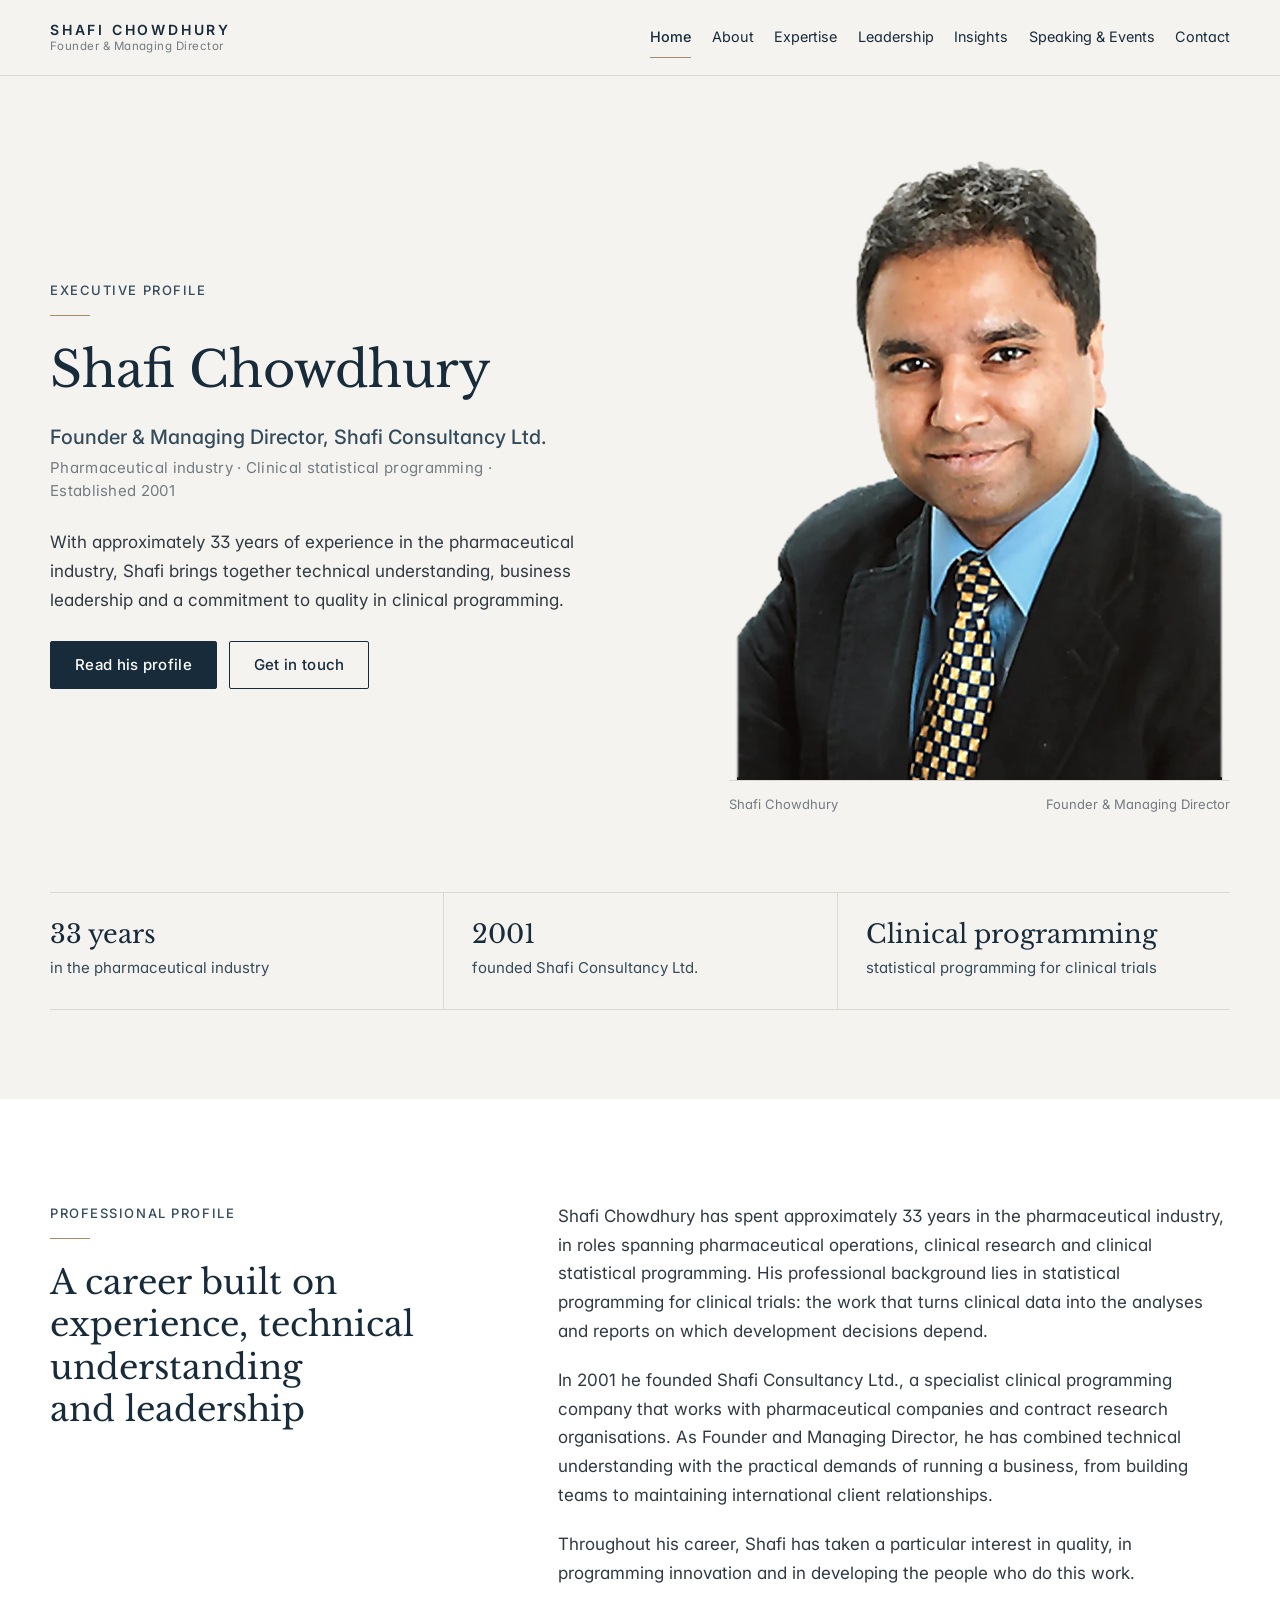
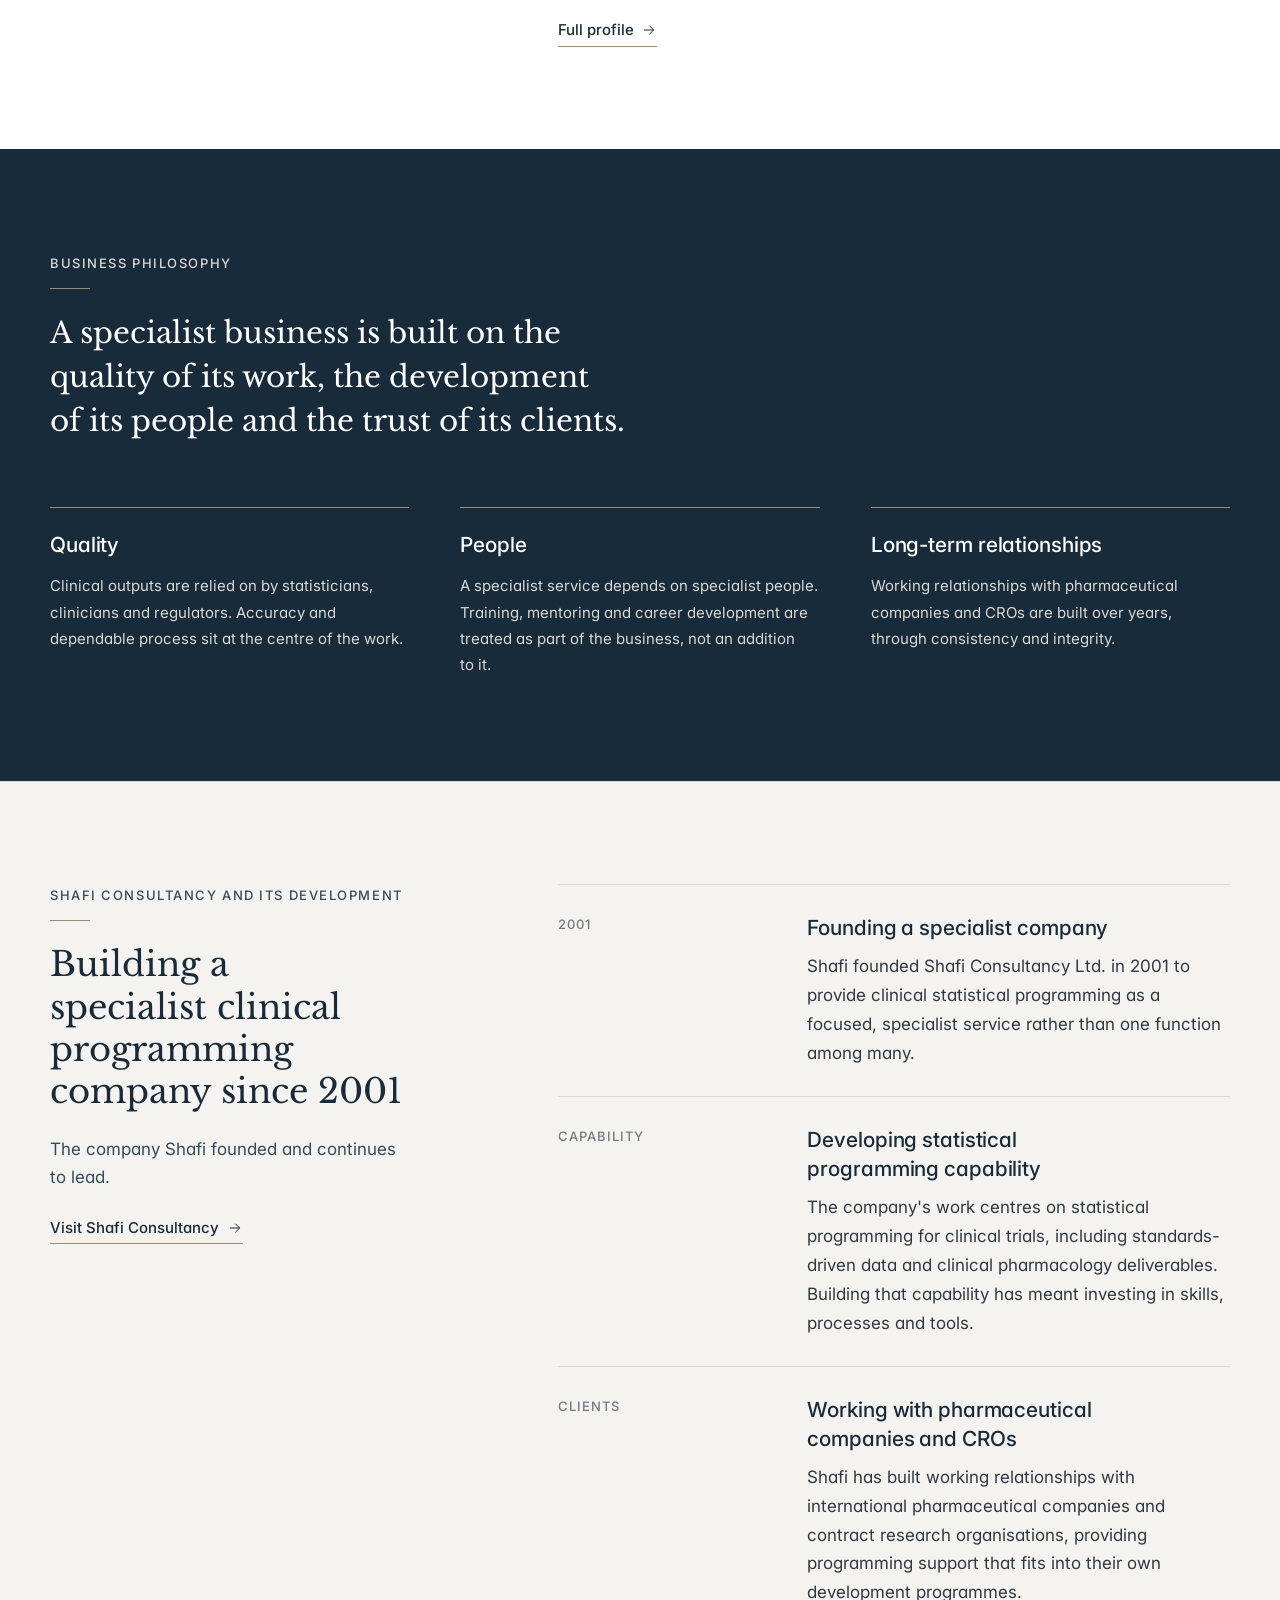
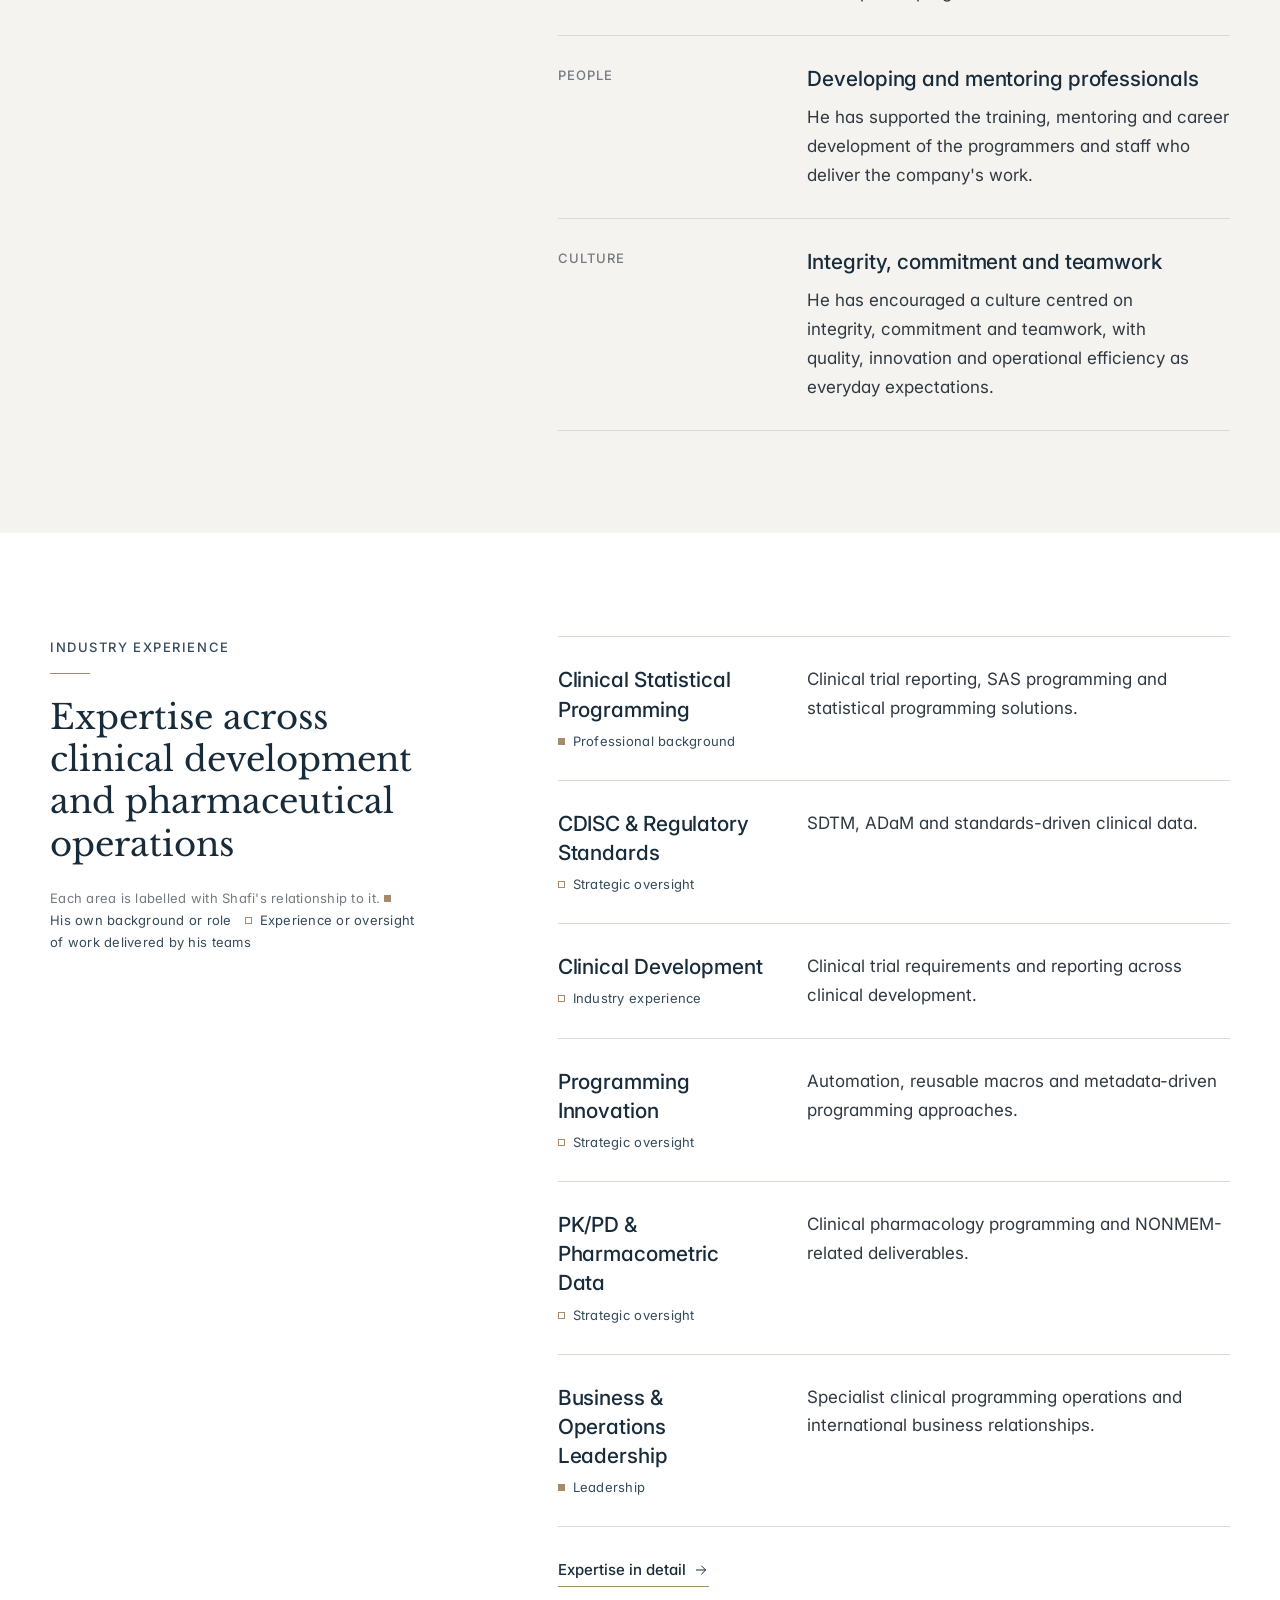
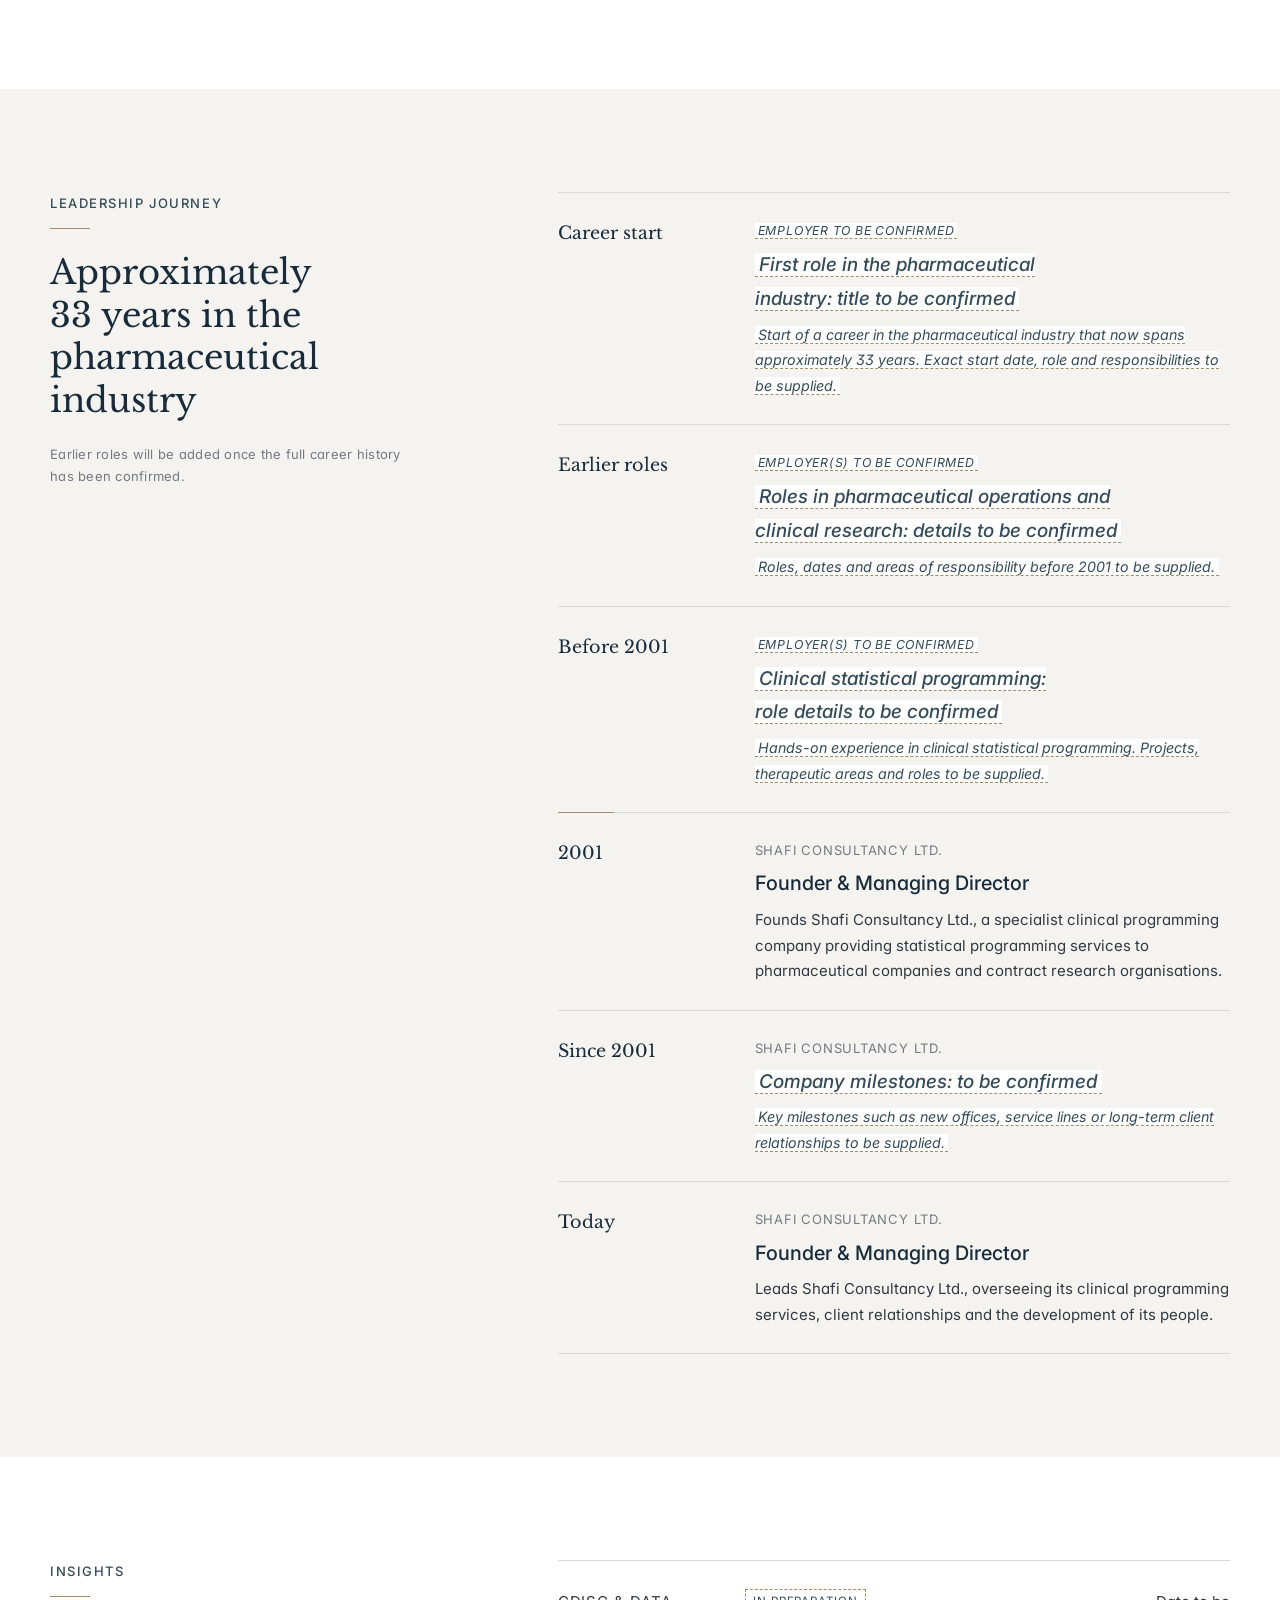
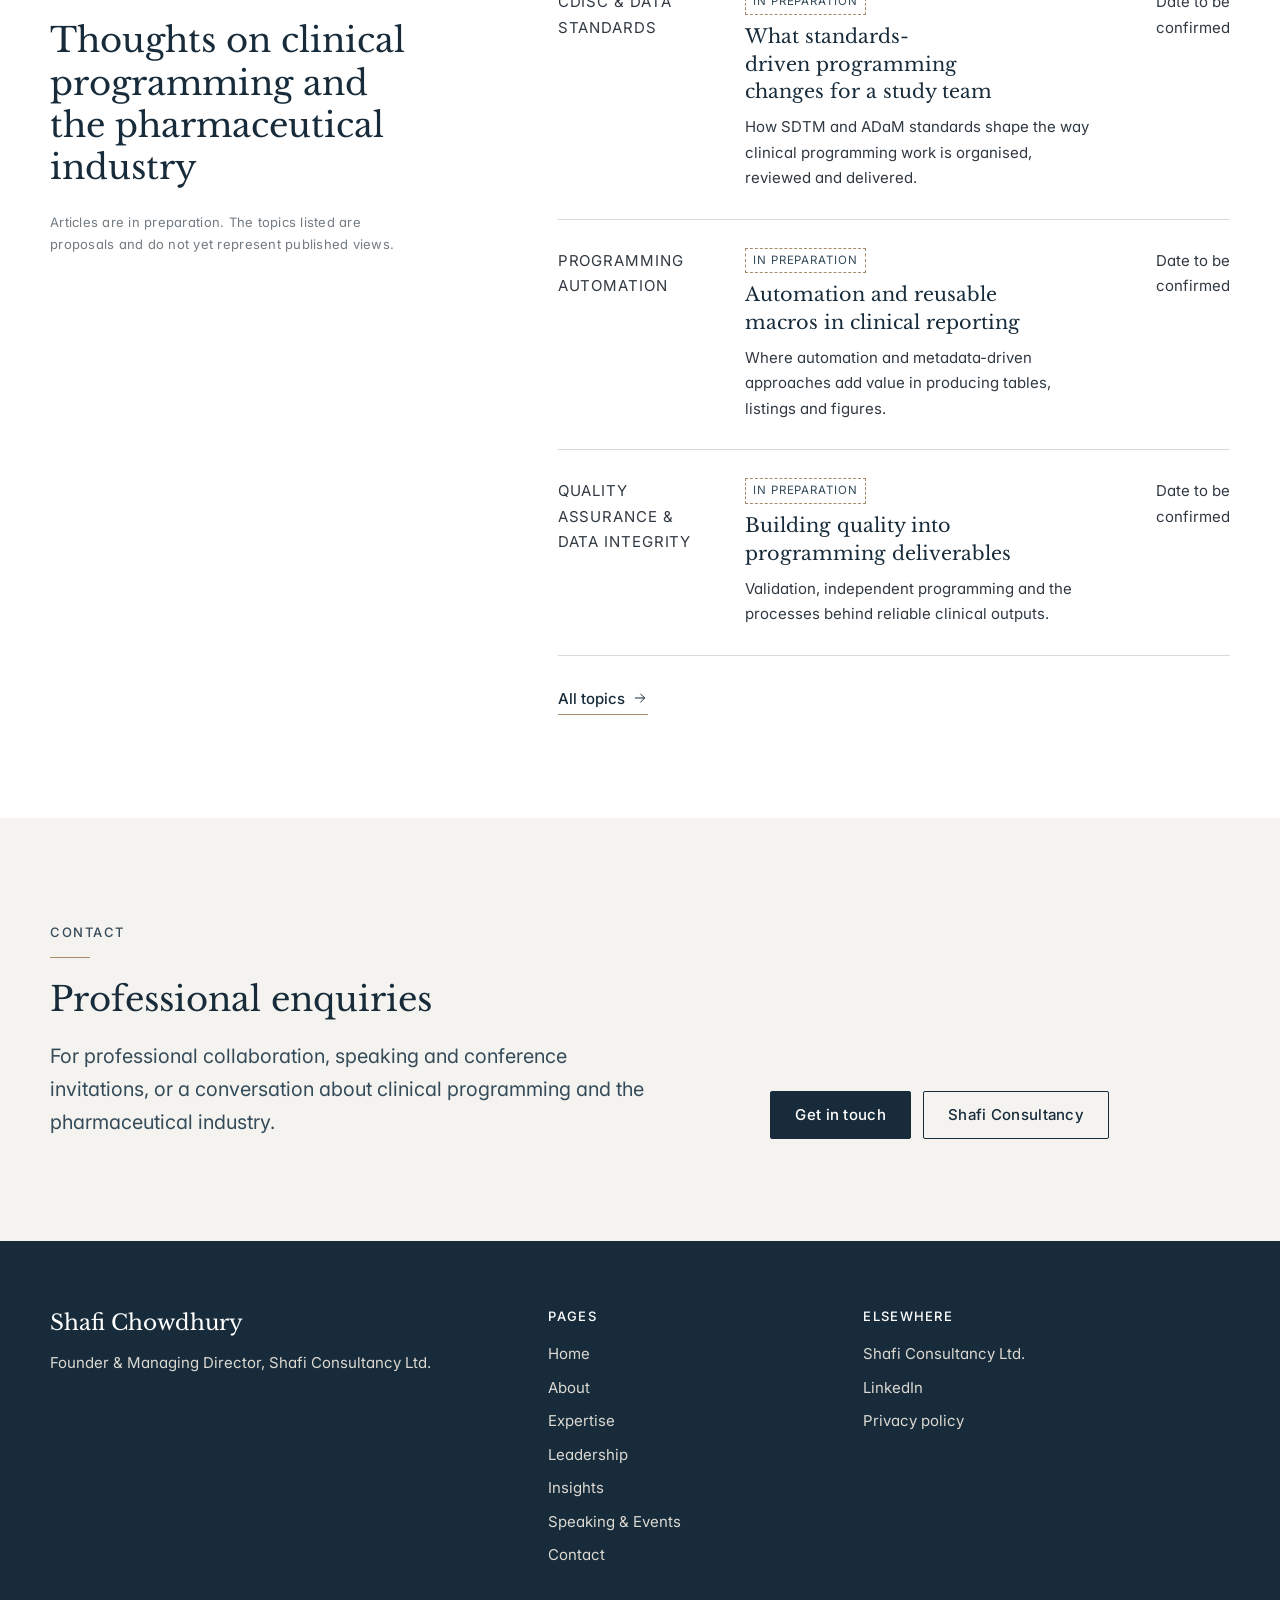
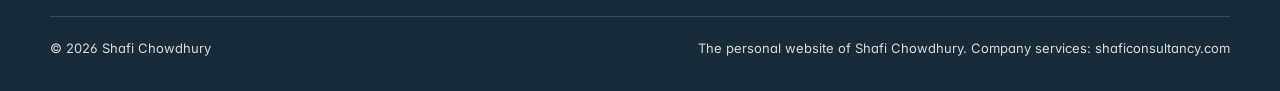
==== commit b12f0873: "Add email address and LinkedIn profile link Co-Authored-By: Claude Fable 5.2 <noreply@anthropic.com>" ====
--- a/index.html
+++ b/index.html
@@ -171,7 +171,7 @@
       <nav aria-label="Footer"><h2>Pages</h2><ul><li><a href="./">Home</a></li><li><a href="about.html">About</a></li><li><a href="expertise.html">Expertise</a></li><li><a href="leadership.html">Leadership</a></li><li><a href="insights.html">Insights</a></li><li><a href="speaking.html">Speaking & Events</a></li><li><a href="contact.html">Contact</a></li></ul></nav>
       <div><h2>Elsewhere</h2><ul>
         <li><a href="https://www.shaficonsultancy.com/" rel="noopener" target="_blank">Shafi Consultancy Ltd.</a></li>
-        <li><span class="ph ph--plain">LinkedIn profile link</span></li>
+        <li><a href="https://uk.linkedin.com/in/shafi-chowdhury-47b53619" rel="noopener" target="_blank">LinkedIn</a></li>
         <li><a href="privacy.html">Privacy policy</a></li>
       </ul></div>
     </div>
